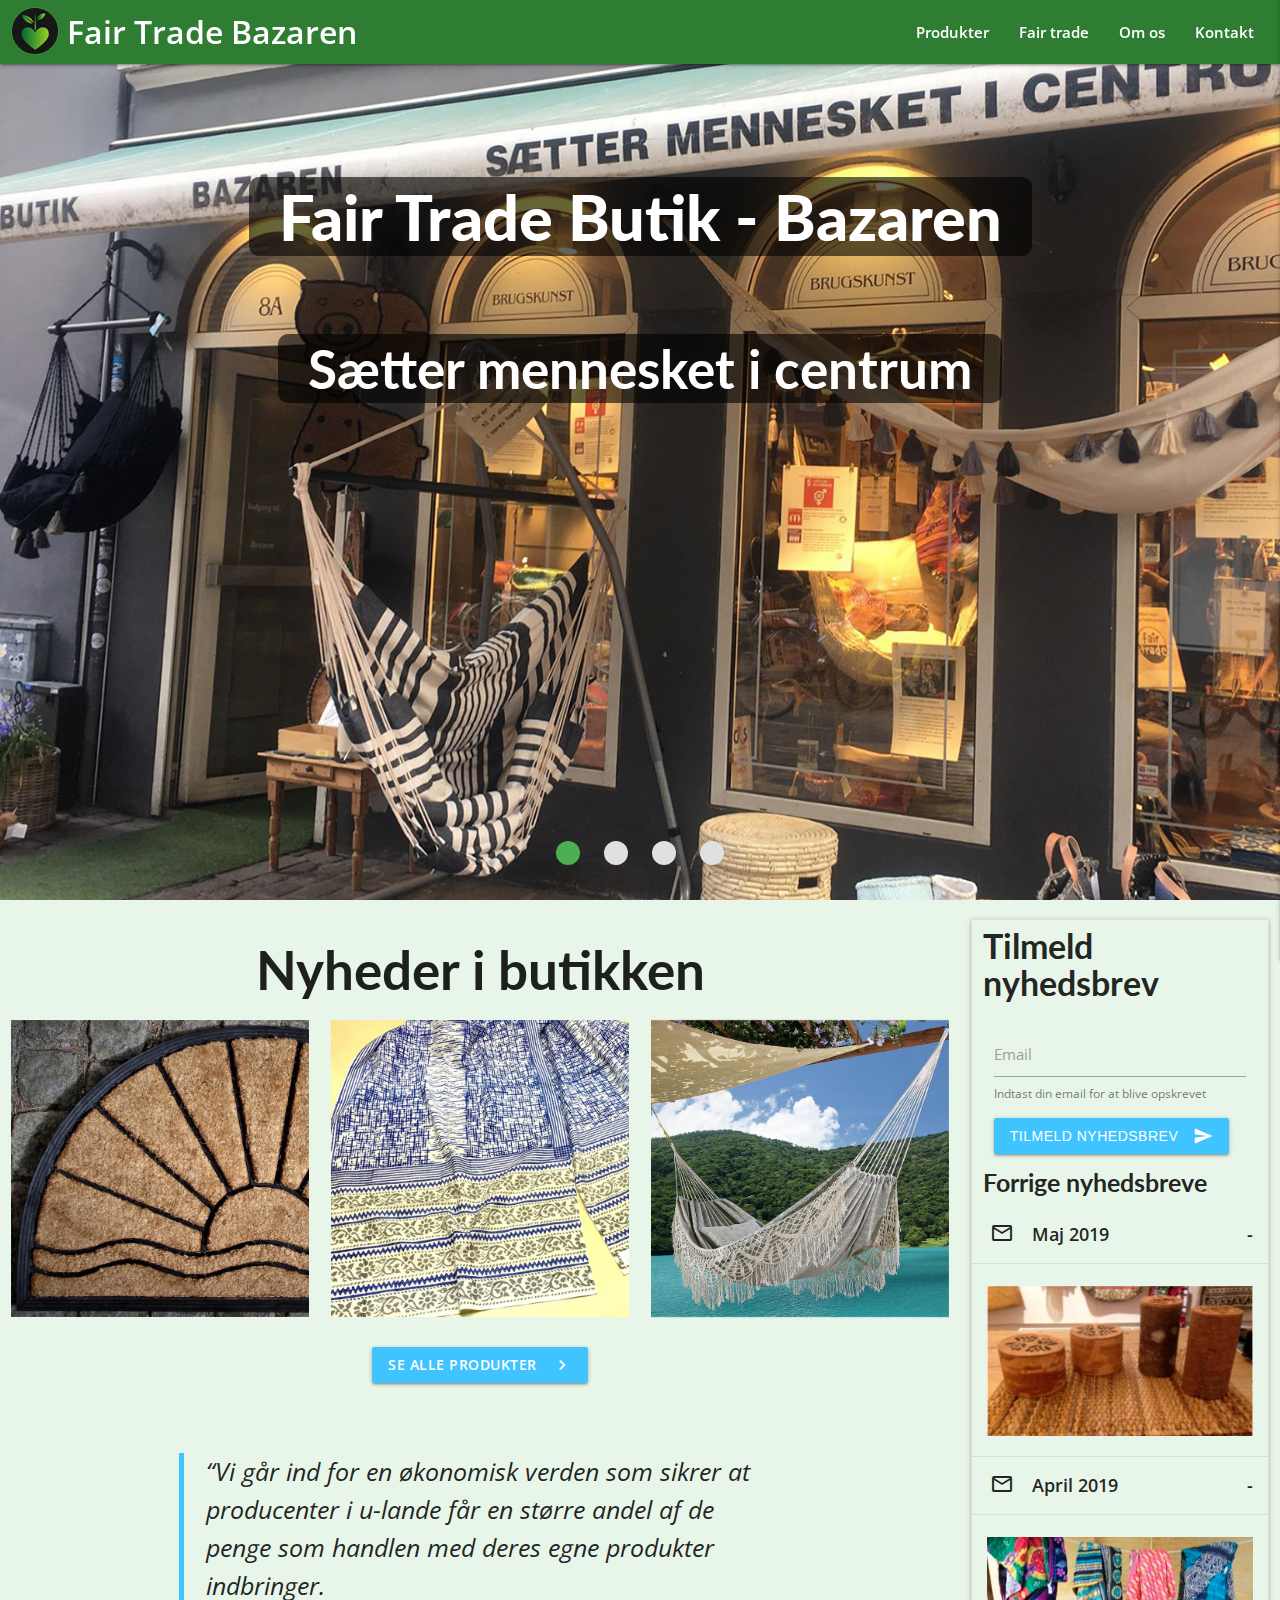
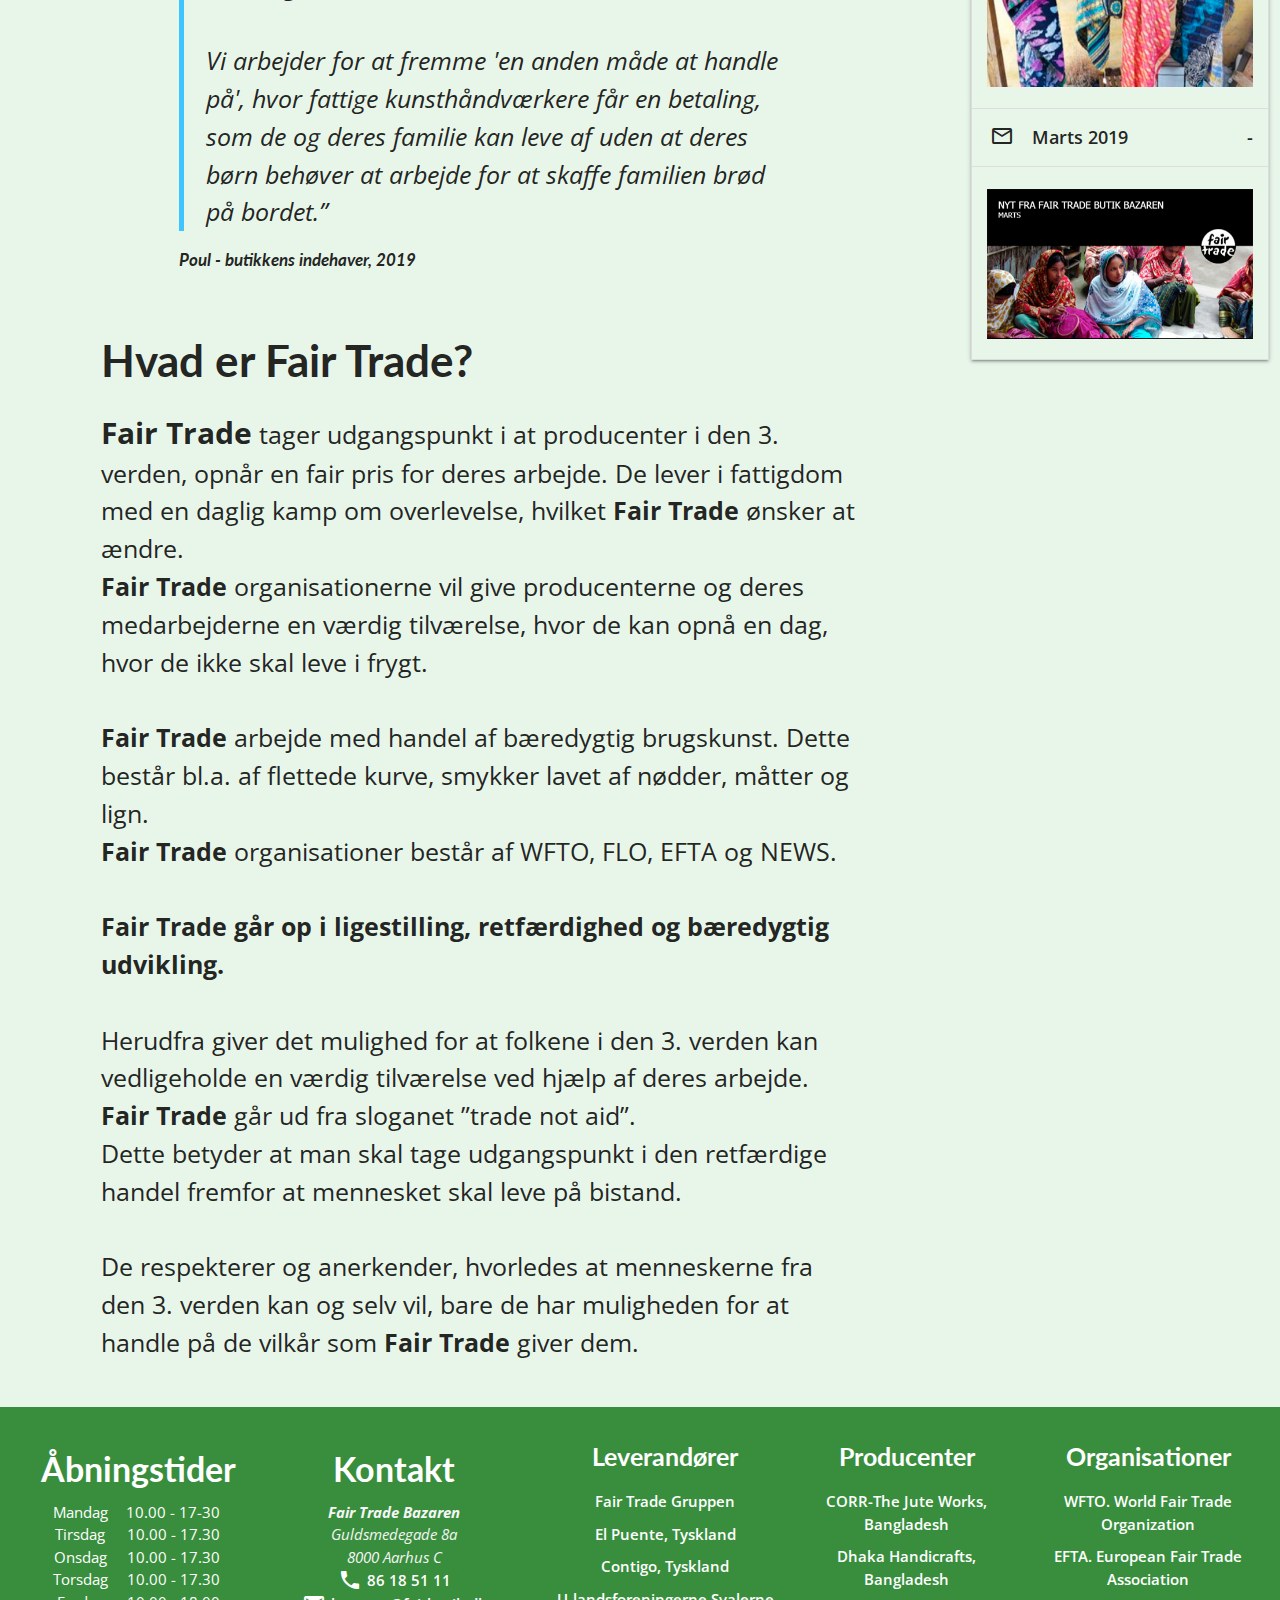
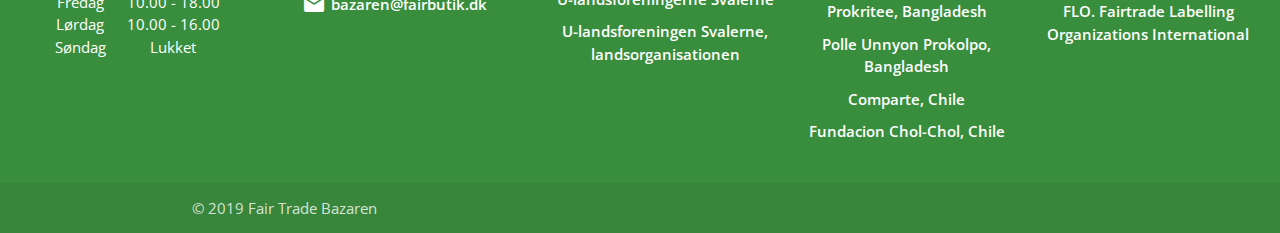
==== index.html @ 18208df5 "SEO, Readability, and minor bug fixes" ====
<!DOCTYPE html>
<html lang="da">

<head>
    <meta charset="UTF-8">
    <meta name="viewport" content="width=device-width, initial-scale=1.0">
    <meta http-equiv="X-UA-Compatible" content="ie=edge">
    <title>Fair Trade Bazaren</title>
    <meta name="description" content="Fair Trade Butik - Bazaren er beliggende centralt i Århus.
                Vi handler med Fair trade og Fairtrade produkter af enhver slags.
                Tag et kig forbi hjemmesiden, eller kom og sig hej!">
    <!-- Prevent robots from indexing this page, just in case they end up here from another link
        (read: https://support.google.com/webmasters/answer/6062608?hl=en) -->
    <meta name="robots" content="noindex, nofollow">
    <link rel="apple-touch-icon" sizes="60x60" href="apple-touch-icon.png">
    <link rel="icon" type="image/png" sizes="32x32" href="favicon-32x32.png">
    <link rel="icon" type="image/png" sizes="16x16" href="favicon-16x16.png">
    <link rel="manifest" href="site.webmanifest">
    <link rel="mask-icon" href="safari-pinned-tab.svg" color="#4caf50">
    <meta name="msapplication-TileColor" content="#00a300">
    <meta name="theme-color" content="#4caf50">
    <!-- MaterializeCSS -->
    <!-- Compiled and minified CSS -->
    <link rel="stylesheet" href="https://cdnjs.cloudflare.com/ajax/libs/materialize/1.0.0/css/materialize.min.css">
    <!-- Get icons -->
    <link href="https://fonts.googleapis.com/icon?family=Material+Icons" rel="stylesheet">
    <link rel="stylesheet" href="css/MainStyle.css">
</head>

<body class="green lighten-5">
    <header class="row navbar-fixed">
        <nav class="green darken-3">
            <div class="nav-wrapper">
                <div class="col s12">
                    <a href="#" data-target="mobile-nav" class="sidenav-trigger"><i class="material-icons">menu</i></a>
                    <a href="index.html" class="brand-logo"><img class="responsive-img" src="images/logofairtrade.PNG"
                            alt="Fair trade bazaren logo" title="Fair Trade Bazaren">
                        <span class="hide-on-med-and-down">Fair Trade Bazaren</span></a>
                    <ul id="nav-mobile" class="right hide-on-med-and-down menu">
                        <li><a href="produkter.html">Produkter</a></li>
                        <li><a href="fair-forskelle.html">Fair trade</a></li>
                        <li><a href="om-os.html">Om os</a></li>
                        <li><a href="kontakt.html">Kontakt</a></li>
                    </ul>
                </div>
            </div>
        </nav>
    </header>
    <ul class="sidenav menu" id="mobile-nav">
        <li><a href="produkter.html">Produkter</a></li>
        <li><a href="fair-forskelle.html">Fair trade</a></li>
        <li><a href="om-os.html">Historie</a></li>
        <li><a href="kontakt.html">Kontakt</a></li>
    </ul>
    <section class="slider fullscreen">
        <ul class="slides">
            <li>
                <img src="images/frontpage/slider/slider-butikkens-facade.jpg" alt="Billede af butikkens facade"
                    title="Fair trade butik - bazaren Århus">
                <div class="caption center-align">
                    <h1>Fair Trade Butik - Bazaren</h1>
                    <hr>
                    <h2>Sætter mennesket i centrum</h2>
                </div>
            </li>
            <li>
                <img src="images/frontpage/slider/slider-kurve_1920x1080.jpg" alt="Butikkens produkter - kurve"
                    title="Kurve fra Bangladesh">
                <div class="caption left-align">
                    <h3>Kurve fra Bangladesh</h3>
                    <h5>Vi har kurve lavet af kaisagræs, hogla-siv, chipspose rester og mange andre elementer.
                    </h5>
                </div>
            </li>
            <li>
                <img src="images/frontpage/slider/slider-haengekoeje_1920x1080.jpg"
                    alt="Butikkens produkter - Hængekøjer" title="Hængekøjer fra El Salvador">
                <div class="caption left-align">
                    <h3>Hængekøjer fra El Salvador</h3>
                    <h5>Vi har et stort udvalg af hængekøjer fra b.la. El Salvador. De fås i mange forskellige
                        varianter til både 1 og 2 personer</h5>
                </div>
            </li>
            <li>
                <img src="images/frontpage/slider/slider-haeklede-toejdyr_1920x1080.jpg"
                    alt="Butikkens produkter - Hæklede tøjdyr" title="Hæklede tøjdyr">
                <div class="caption left-align">
                    <h3>Hæklede tøjdyr</h3>
                    <h5>Vi har et udvalg af hæklede tøjdyr til de små. Der findes mange forskellige tøjdyr,
                        såsom bjørne, krokodiller, grise osv. De findes i et utal af farver.
                        Disse tøjdyr er håndlavede og af den bedste kvalitet. </h5>
                </div>
            </li>
        </ul>
    </section>
    <main id="landingPageMain" class="row">
        <section class="col l9">
            <h2 class="center-align">Nyheder i butikken</h2>
            <div class="row">
                <div class="col s4">
                    <img class="materialboxed featured-product-img responsive-img"
                        src="images/products/768x768/matte-sol_indien_768x768.jpg"
                        alt="Nyt produkt - Måtte med sol motiv" title="Måtte med sol motiv fra Indien">
                </div>
                <div class="col s4">
                    <img class="materialboxed featured-product-img responsive-img"
                        src="images/products/768x768/torklade-bloktryk_bangladesh_768x768.jpg"
                        alt="Nyt produkt - Tørklæde med bloktryk" title="Tørklæde med bloktryk fra Bangladesh">
                </div>
                <div class="col s4">
                    <img class="materialboxed featured-product-img responsive-img"
                        src="images/products/768x768/hangekoje-denim-ecru-genbrug_768x768.jpg"
                        alt="Nyt produkt - Hængekøje af denim" title="Hængekøje af denim - genbrug">
                </div>
                <div class="col l6 offset-l3 s8 offset-s2 d-flex">
                    <a href="produkter.html" title="Se alle produkter"
                        class="btn waves-effect waves-light light-blue accent-2 mt-30__m-a">Se alle produkter
                        <i class="material-icons right">chevron_right</i>
                    </a>
                </div>
            </div>
            <article class="col l8 offset-l2 s12 mt-30">
                <blockquote class="flow-text italic">
                    <q>Vi går ind for en økonomisk verden som sikrer at producenter i u-lande får en større
                        andel af de penge som handlen med deres egne produkter indbringer. <br> <br>
                        Vi arbejder for at fremme 'en anden måde at handle på', hvor fattige
                        kunsthåndværkere får en betaling, som de og deres familie kan leve af uden at deres
                        børn behøver at arbejde for at skaffe familien brød på bordet.</q>
                </blockquote>
                <h6 class="italic">Poul - butikkens indehaver, 2019</h6>
            </article>
            <article class="col l10 offset-l1 s12 mt-30">
                <h3>Hvad er Fair Trade?</h3>
                <p class="flow-text">
                    <b style="font-size:2rem;">Fair Trade</b> tager udgangspunkt i at producenter i den 3. verden,
                    opnår en fair pris for deres arbejde. De lever i fattigdom med en daglig kamp om overlevelse,
                    hvilket <b>Fair Trade</b> ønsker at ændre. <br> <b>Fair Trade</b> organisationerne vil give
                    producenterne og deres medarbejderne
                    en værdig
                    tilværelse, hvor de kan opnå en dag, hvor de ikke skal leve i frygt. <br> <br>
                    <b>Fair Trade</b> arbejde med handel af bæredygtig brugskunst. Dette består bl.a. af flettede
                    kurve,
                    smykker lavet af nødder, måtter og lign. <br>
                    <b>Fair Trade</b> organisationer består af WFTO, FLO, EFTA og NEWS. <br> <br> <b>Fair Trade går
                        op i
                        ligestilling,
                        retfærdighed og bæredygtig udvikling.</b> <br><br> Herudfra giver det mulighed for at
                    folkene i den 3. verden
                    kan vedligeholde en værdig tilværelse ved hjælp af deres arbejde. <br>
                    <b>Fair Trade</b> går ud fra sloganet ”trade not aid”. <br> Dette betyder at man skal tage
                    udgangspunkt
                    i
                    den retfærdige handel fremfor at mennesket skal leve på bistand. <br><br> De respekterer og
                    anerkender,
                    hvorledes at menneskerne fra den 3. verden kan og selv vil, bare de har muligheden for at handle
                    på de vilkår som <b>Fair Trade</b> giver dem.
                </p>
            </article>
        </section>
        <section class="col l3 hide-on-med-and-down ">
            <div class="newsletter-section col s12">
                <h4>Tilmeld nyhedsbrev</h4>
                <div class="input-field col s12">
                    <input id="email" type="email" class="validate">
                    <label for="email">Email</label>
                    <span class="helper-text" data-error="Indtast venligst en gyldig mail"
                        data-success="Dette er en gyldig email">Indtast din email for at blive opskrevet</span>
                    <button class="btn waves-effect waves-light light-blue accent-2 mt-15" type="submit"
                        name="action">Tilmeld nyhedsbrev
                        <i class="material-icons right">send</i>
                    </button>
                </div>
                <h5 class="previous-newsletters-header">Forrige nyhedsbreve</h5>
            </div>
            <ul id="previousNewslettersCollapsible" class="collapsible expandable mt-15">
                <li class="active">
                    <div class="collapsible-header"><i class="material-icons">mail_outline</i>Maj 2019</div>
                    <div class="collapsible-body newsletter-section parent">
                        <a class="modal-trigger" data-target="newsletterModal" href="#!" data-newsletter-month="maj"
                            data-newsletter-year="2019">
                            <img class="latest-newsletters-img responsive-img"
                                src="images/frontpage/newsletters/thumbs/nyhedsbrev_maj_thumb.jpg"
                                alt="Nyhedsbrev maj 2019" title="Nyhedsbrev Maj 2019" />
                        </a>
                    </div>
                </li>
                <li class="active">
                    <div class="collapsible-header"><i class="material-icons">mail_outline</i>April 2019</div>
                    <div class="collapsible-body newsletter-section parent">
                        <a class="modal-trigger" data-target="newsletterModal" href="#!" data-newsletter-month="april"
                            data-newsletter-year="2019">
                            <img class="latest-newsletters-img responsive-img"
                                src="images/frontpage/newsletters/thumbs/nyhedsbrev_april_thumb.jpg"
                                alt="Nyhedsbrev april 2019" title="Nyhedsbrev April 2019" />
                        </a>
                    </div>
                </li>
                <li class="active">
                    <div class="collapsible-header"><i class="material-icons">mail_outline</i>Marts 2019</div>
                    <div class="collapsible-body newsletter-section parent">
                        <a class="modal-trigger" data-target="newsletterModal" href="#!" data-newsletter-month="marts"
                            data-newsletter-year="2019">
                            <img class="latest-newsletters-img responsive-img"
                                src="images/frontpage/newsletters/thumbs/nyhedsbrev_marts_thumb.jpg"
                                alt="Nyhedsbrev marts 2019" title="Nyhedsbrev Marts 2019" />
                        </a>
                    </div>
                </li>
            </ul>
        </section>
        <section class="hide-on-large-only">
            <div class="row">
                <div class="newsletter-section col m6 offset-m3 s12">
                    <h4>Tilmeld nyhedsbrev</h4>
                    <div class="input-field col s12">
                        <input id="email" type="email" class="validate">
                        <label for="email">Email</label>
                        <span class="helper-text" data-error="Indtast venligst en gyldig mail"
                            data-success="Dette er en gyldig email">Indtast din email for at blive opskrevet</span>
                        <button class="btn waves-effect waves-light light-blue accent-2 mt-15" type="submit"
                            name="action">Tilmeld nyhedsbrev
                            <i class="material-icons right">send</i>
                        </button>
                    </div>
                </div>
            </div>
            <div class="row">
                <div class="col s12">
                    <h4 class="previous-newsletters-header center-align">Forrige nyhedsbreve</h5>
                        <div class="col m4 s12 parent center-align-s">
                            <a class="modal-trigger" data-target="newsletterModal" href="#!" data-newsletter-month="maj"
                                data-newsletter-year="2019">
                                <div class="newsletter__tablet-down__month-header__container centered-content">
                                    <h5>Nyhedsbrev</h5>
                                    <h6>Maj 2019</h6>
                                </div>
                                <img class="latest-newsletters-img responsive-img"
                                    src="images/frontpage/newsletters/thumbs/nyhedsbrev_maj_thumb.jpg"
                                    alt="Nyhedsbrev maj 2019" title="Nyhedsbrev Maj 2019" />
                            </a>
                        </div>
                        <div class="col m4 s12 parent center-align-s">
                            <a class="modal-trigger" data-target="newsletterModal" href="#!"
                                data-newsletter-month="april" data-newsletter-year="2019">
                                <div class="newsletter__tablet-down__month-header__container centered-content">
                                    <h5>Nyhedsbrev</h5>
                                    <h6>April 2019</h6>
                                </div>
                                <img class="latest-newsletters-img responsive-img"
                                    src="images/frontpage/newsletters/thumbs/nyhedsbrev_april_thumb.jpg"
                                    alt="Nyhedsbrev april 2019" title="Nyhedsbrev April 2019" />
                            </a>
                        </div>
                        <div class="col m4 s12 parent center-align-s">
                            <a class="modal-trigger" data-target="newsletterModal" href="#!"
                                data-newsletter-month="marts" data-newsletter-year="2019">
                                <div class="newsletter__tablet-down__month-header__container centered-content">
                                    <h5>Nyhedsbrev</h5>
                                    <h6>Marts 2019</h6>
                                </div>
                                <img class="latest-newsletters-img responsive-img"
                                    src="images/frontpage/newsletters/thumbs/nyhedsbrev_marts_thumb.jpg"
                                    alt="Nyhedsbrev marts 2019" title="Nyhedsbrev Marts 2019" />
                            </a>
                        </div>
                </div>
            </div>
        </section>
        <template id="newsletterTemplate">
            <h4>##newsletterModalHeader##</h4>
            <img class="responsive-img" src="##newsletterImgPath##" alt="Billede af Nyhedsbrev" title="Nyhedsbrev">
        </template>
        <div id="newsletterModal" class="modal modal-fixed-footer" aria-hidden="true">
            <div id="newsletterModalContent" class="modal-content">
            </div>
            <div class="modal-footer">
                <a href="#!" class="modal-close red btn-small modal-action modal-close btn-flat">Luk</a>
            </div>
        </div>
    </main>

    <footer class="page-footer green darken-2">
        <div class="row">
            <div class="col xl5 l6 m12 s12">
                <div class="col l6 m4 offset-m1 s8 offset-s2">
                    <h4 class="white-text center-align">Åbningstider</h4>
                    <table class="footer__open-times table-responsive highlight center-align">
                        <tr>
                            <td>Mandag</td>
                            <td>10.00 - 17-30</td>
                        </tr>
                        <tr>
                            <td>Tirsdag</td>
                            <td>10.00 - 17.30</td>
                        </tr>
                        <tr>
                            <td>Onsdag</td>
                            <td>10.00 - 17.30</td>
                        </tr>
                        <tr>
                            <td>Torsdag</td>
                            <td>10.00 - 17.30</td>
                        </tr>
                        <tr>
                            <td>Fredag</td>
                            <td>10.00 - 18.00</td>
                        </tr>
                        <tr>
                            <td>Lørdag</td>
                            <td>10.00 - 16.00</td>
                        </tr>
                        <tr>
                            <td>Søndag</td>
                            <td>Lukket</td>
                        </tr>
                    </table>
                </div>
                <div class="col l6 m4 offset-m2 s8 offset-s2 center-align">
                    <h4 class="white-text">Kontakt</h4>
                    <div class="col s12">
                        <div class="col s12 ">
                            <address class="grey-text text-lighten-4">
                                <span class="bold">Fair Trade Bazaren</span> <br>
                                Guldsmedegade 8a <br>
                                8000 Aarhus C <br>
                            </address>
                        </div>
                        <div class="col s12">

                            <a class="footer-links tooltipped valign-wrapper" href="tel:86185111" data-position="top"
                                data-tooltip="Du er velkommen til at ringe til os"
                                aria-label="Du er velkommen til at ringe til os"><i
                                    class="material-icons mr-5">local_phone</i>86 18 51 11</a>
                        </div>
                        <div class="col s12">
                            <a class="footer-links tooltipped valign-wrapper" href="mailto:bazaren@fairbutik.dk"
                                data-position="top" data-tooltip="Du er velkommen til at skrive til os"
                                aria-label="Du er velkommen til at skrive til os">
                                <i class="material-icons mr-5">email</i>bazaren@fairbutik.dk</a>
                        </div>
                    </div>
                </div>
            </div>
            <div class="col xl7 m12 l6 s12">
                <div class="col xl4 m6 s12">
                    <h5 class="white-text center-align">Leverandører</h5>
                    <ul class="footer-links-container">
                        <li class="center-align">
                            <a class="footer-links tooltipped" href="http://fair-trade-gruppen.dk" data-position="top"
                                data-tooltip="Fair Trade varer fra Bangladesh, Chile og flere andre lande"
                                target="_blank"
                                aria-label="Fair Trade varer fra Bangladesh, Chile og flere andre lande">
                                Fair Trade Gruppen
                            </a>
                        </li>
                        <li class="center-align"><a class="footer-links tooltipped" href="http://www.el-puente.de/"
                                data-position="top" data-tooltip="Fair Trade varer fra mange andre lande"
                                target="_blank" aria-label="Fair Trade varer fra mange andre lande">El Puente,
                                Tyskland</a></li>

                        <li class="center-align"><a class="footer-links tooltipped" href="http://www.contigo.de/"
                                data-position="top" data-tooltip="Eksklusive Fair Trade varer fra mange lande"
                                target="_blank" aria-label="Eksklusive Fair Trade varer fra mange lande">Contigo,
                                Tyskland</a></li>

                        <li class="center-align"><a class="footer-links tooltipped"
                                href="http://www.fair-trade-gruppen.dk/" data-position="top"
                                data-tooltip="Import og salg af Fair Trade handicraft fra Bangladesh m.m."
                                target="_blank"
                                aria-label="Import og salg af Fair Trade handicraft fra Bangladesh m.m.">U-landsforeningerne
                                Svalerne</a></li>

                        <li class="center-align"><a class="footer-links tooltipped" href="http://www.svalerne.dk/"
                                data-position="top" data-tooltip="Landsorganisationen" target="_blank"
                                aria-label="Landsorganisationen">U-landsforeningen Svalerne, landsorganisationen</a>
                        </li>
                    </ul>
                </div>
                <div class="col xl4 m6 s12">
                    <h5 class="white-text center-align">Producenter</h5>
                    <ul class="footer-links-container">
                        <li class="center-align"><a class="footer-links tooltipped" href="http://www.cjwbd.com/"
                                data-position="top"
                                data-tooltip="En producent fra Bangladesh, der arbejder med råvarer m.m."
                                target="_blank"
                                aria-label="En producent fra Bangladesh, der arbejder med råvarer m.m.">CORR-The
                                Jute Works, Bangladesh</a></li>

                        <li class="center-align"><a class="footer-links tooltipped"
                                href="http://www.dhakahandicrafts.com/" data-position="top"
                                data-tooltip="En producent fra Bangladesh" target="_blank"
                                aria-label="En producent fra Bangladesh">Dhaka Handicrafts, Bangladesh</a></li>

                        <li class="center-align"><a class="footer-links tooltipped" href="http://www.prokritee.com/"
                                data-position="top" data-tooltip="En producent fra Bangladesh" target="_blank"
                                aria-label="En producent fra Bangladesh">Prokritee, Bangladesh</a></li>

                        <li class="center-align"><a class="footer-links tooltipped" href="http://www.pupbd.org/"
                                data-position="top" data-tooltip="En producent fra Bangladesh" target="_blank"
                                aria-label="En producent fra Bangladesh">Polle Unnyon Prokolpo, Bangladesh</a></li>

                        <li class="center-align"><a class="footer-links tooltipped" href="http://www.comparte.cl/"
                                data-position="top" data-tooltip="En producent fra Chile" target="_blank"
                                aria-label="En producent fra Chile">Comparte, Chile</a></li>

                        <li class="center-align"><a class="footer-links tooltipped" href="http://www.cholchol.org/"
                                data-position="top" data-tooltip="En producent fra Chile" target="_blank"
                                aria-label="En producent fra Chile">Fundacion Chol-Chol, Chile</a></li>
                    </ul>
                </div>
                <div class="col xl4 m12 s12">
                    <h5 class="white-text center-align">Organisationer</h5>
                    <ul class="footer-links-container">
                        <li class="center-align"><a class="footer-links tooltipped" href="http://www.wfto.com/"
                                data-position="top"
                                data-tooltip="Sammenslutning af Fair Trade producenter, importører, butikker og andre med interesse for Fair Trade"
                                target="_blank"
                                aria-label="Sammenslutning af Fair Trade producenter, importører, butikker og andre med interesse for Fair Trade">WFTO.
                                World Fair Trade Organization</a></li>
                        <li class="center-align"><a class="footer-links tooltipped" href="http://www.eftafairtrade.org/"
                                data-position="top"
                                data-tooltip="Sammenslutning af en række store europæiske Fair Trade importører"
                                target="_blank"
                                aria-label="Sammenslutning af en række store europæiske Fair Trade importører">EFTA.
                                European Fair Trade Association</a></li>
                        <li class="center-align"><a class="footer-links tooltipped" href="http://www.fairtrade.net/"
                                data-position="top" data-tooltip="Sammenslutning af Fair Trade mærkningsorganisationer"
                                target="_blank" aria-label="Sammenslutning af Fair Trade mærkningsorganisationer">FLO.
                                Fairtrade
                                Labelling Organizations International</a></li>

                    </ul>
                </div>
            </div>
        </div>
        <div class="footer-copyright">
            <div class="container">
                © 2019 Fair Trade Bazaren
            </div>
        </div>
    </footer>
    <!--JavaScript at end of body for optimized loading-->
    <!-- Her kunne vi evt. have brugt slim versionen -->
    <script src="https://cdnjs.cloudflare.com/ajax/libs/jquery/3.4.1/jquery.min.js"></script>
    <!-- Slim version hvis vi ikke har behov for alle funktionerne -->
    <!-- <script src="https://cdnjs.cloudflare.com/ajax/libs/jquery/3.4.1/jquery.slim.js"></script> -->

    <script src="https://cdnjs.cloudflare.com/ajax/libs/materialize/1.0.0/js/materialize.min.js"></script>
    <!-- Our javascript -->
    <script src="js/MainScript.js"></script>
    <script src="js/LandingPage.js"></script>
</body>

</html>
---- css/MainStyle.css ----
@import url('https://fonts.googleapis.com/css?family=Lato:700,900|Open+Sans:400,600&display=swap');

/* #region Global CSS */
body {
    font-family: "Open Sans", Arial, Helvetica, sans-serif;
    font-weight: 400;
    max-width:1920px;
    margin:auto;
}

nav,
.slider{
    max-width:1920px;
    margin:auto;
}

h1 {
    font-family: "Lato", Arial, Helvetica, sans-serif;
    font-weight: 900;
}

h2,
h3,
h4,
h5,
h6 {
    font-family: "Lato", Arial, Helvetica, sans-serif;
    font-weight: 700;
}

a {
    font-weight: 600;
    transition: all 0.2s ease;
}

a:hover {
    color: #1e1e1e;
}

nav .brand-logo {
    display: inline-block;
    height: 100%;
}

nav .brand-logo>img {
    vertical-align: middle;
    margin-bottom: 10px;
}

nav .sidenav-trigger {
    float: right;
}

.shadowed {
    box-shadow: 0 10px 16px 0 rgba(0, 0, 0, 0.2), 0 6px 20px 0 rgba(0, 0, 0, 0.19);
}

.footer__open-times {
    width: 80%;
    margin: auto;
}

.footer__open-times>tbody>tr {
    border: none;
}

.footer__open-times>tbody>tr>td {
    padding: 0;
    text-align: center;
}

.footer-links-container>li {
    padding: 5px 0;
}

.footer-links {
    color: #fff;
}

/* #endregion Global CSS */


/* #region Landing Page CSS */
#landingPageMain {
    /* Push content down so it's not behind the slider */
    margin-top: calc(100vh - 60px);
}

.slides>li>.caption>h1,
.slides>li>.caption>h2,
.slides>li>.caption>h3,
.slides>li>.caption>h5 {

    background-color: rgba(0, 0, 0, 0.6);
    display: inline-block;
    border-radius: 10px;
}

.slides>li>.caption>h1,
.slides>li>.caption>h2,
.slides>li>.caption>h3 {
    padding: 5px 30px;
}

.slides>li>.caption>h5 {
    padding: 5px 10px;
}

.slides>li>.caption>hr {
    border-color: transparent;
}

.featured-product--img {
    padding: 0 15px;
}

.newsletter-section {
    padding: 0;
}

.latest-newsletters-img {
    padding: 15px;
    margin-top: 7px;
}

.latest-newsletters-header {
    text-align: center;
}

.collapsible>li.active>.collapsible-header::after {
    content: " - ";
    margin-left: auto;
}

.collapsible>li:not(.active)>.collapsible-header::after {
    content: " + ";
    margin-left: auto;
}

.newsletter__tablet-down__month-header__container {
    color: #fff;
    background-color: rgba(0, 0, 0, 0.5);
    padding: 5px 10px;
    text-align: center;
    text-shadow: 1px 1px #000;
    box-sizing: border-box;
    border: 2px inset #7d7d7d;
    border-radius: 20px;
}

/* #endregion Landing Page CSS */

/* #region Products */
#productModal {
    min-height: 60vh;
}

#productModalContent>.row>h4 {
    font-size: 1.8rem;
}

@media only screen and (min-width:1200px) {
    #productModal {
        min-height: 650px;
    }
}

.product-img-container {
    padding: .75rem !important;
}

.checkbox-container {
    display: inline-flex;
    padding: 0 5px;
}

.sticky {
    position: -webkit-sticky;
    position: sticky;
    top: 60px;
}

/* #endregion Products */

/* #region About us */
.history-text {
    margin: 0;
}

.history-img {
    margin: 90px auto auto;
}

/* #endregion About us */

/* #region Contact */

.contact__open-times {
    width: auto;
}

.contact__open-times>tbody>tr {
    border: none;
}

.contact__open-times>tbody>tr>td {
    display: inline-table;
}

/* #endregion Contact */


/* #region Helpers */
.mt-45 {
    margin-top: 45px;
}

.mt-30 {
    margin-top: 30px;
}

.mt-15 {
    margin-top: 15px;
}

.mr-a {
    margin-right: auto;
}

.mr-5 {
    margin-right: 5px;
}

.mb-15{
    margin-bottom:15px;
}

.mb-30{
    margin-bottom:30px;
}

.my-30 {
    margin: 30px auto;
}

.my-15 {
    margin: 15px auto;
}

.m-a {
    margin: auto;
}

.mt-30__m-a {
    margin: 30px auto auto;
}

.m-0 {
    margin: 0;
}

.d-flex {
    display: flex;
}

.parent {
    position: relative;
}

.centered-content {
    position: absolute;
    top: 50%;
    left: 50%;
    transform: translate(-50%, -50%);
}

.responsive-img {
    max-width: 100%;
    height: auto;
}

.google-maps-container {
    padding-bottom: 20%;
}

/* #region Typography */
.italic {
    font-style: italic;
}

.bold {
    font-weight: bold;
}

/* #endregion Typography */
/* #endregion Helpers */


/* #region Materialize CSS Overrides */

.slider .indicators .indicator-item {
    height: 24px;
    width: 24px;
}

.carousel .carousel-item>img {
    width: auto;
}

.carousel {
    min-height: 500px;
}

.modal-trigger {
    cursor: pointer;
}

textarea.materialize-textarea {
    height: 6rem;
    border: 1px solid #9e9e9e;
    margin-top: 10px;
    padding: 10px;
}

textarea.materialize-textarea:focus {
    border: 1px solid #26a69a;
}

.text-area-label {
    margin-left: 10px;
}

.input-field>.active {
    margin-left: 0;
}

.collapsible-header {
    background-color: inherit;
    font-size: 18px;
    font-weight: 600;
}

blockquote {
    border-color: #40c4ff;
}

.pagination li.active {
    background-color: #40c4ff;
}


/* change colour of filled in check box */
.checkbox-blue-grey[type="checkbox"].filled-in:checked+span:not(.lever):after {
    border: 2px solid #40c4ff;
    background-color: #40c4ff;
}

input[type=range]+.thumb {
    background-color: #40c4ff;
}

nav ul li.active {
    background-color: rgba(0, 0, 0, 0.3);
}

.valign-wrapper {
    justify-content: center;
}

.keyboard-focused .collapsible-header:focus {
    background: initial;
}

/* #endregion Materialize CSS Overrides  */
@media only screen and (max-width: 600px) {
    .caption>h1 {
        font-size: 3rem;
    }

    .caption>h2 {
        font-size: 1.9rem;
    }

    .caption>h3 {
        font-size: 1.8rem;
    }

    .caption>h5 {
        font-size: 1.5rem;
    }

    .slider .indicators .indicator-item {
        height: 16px;
        width: 16px;
    }

    .center-align-s{
        text-align:center;
    }
}
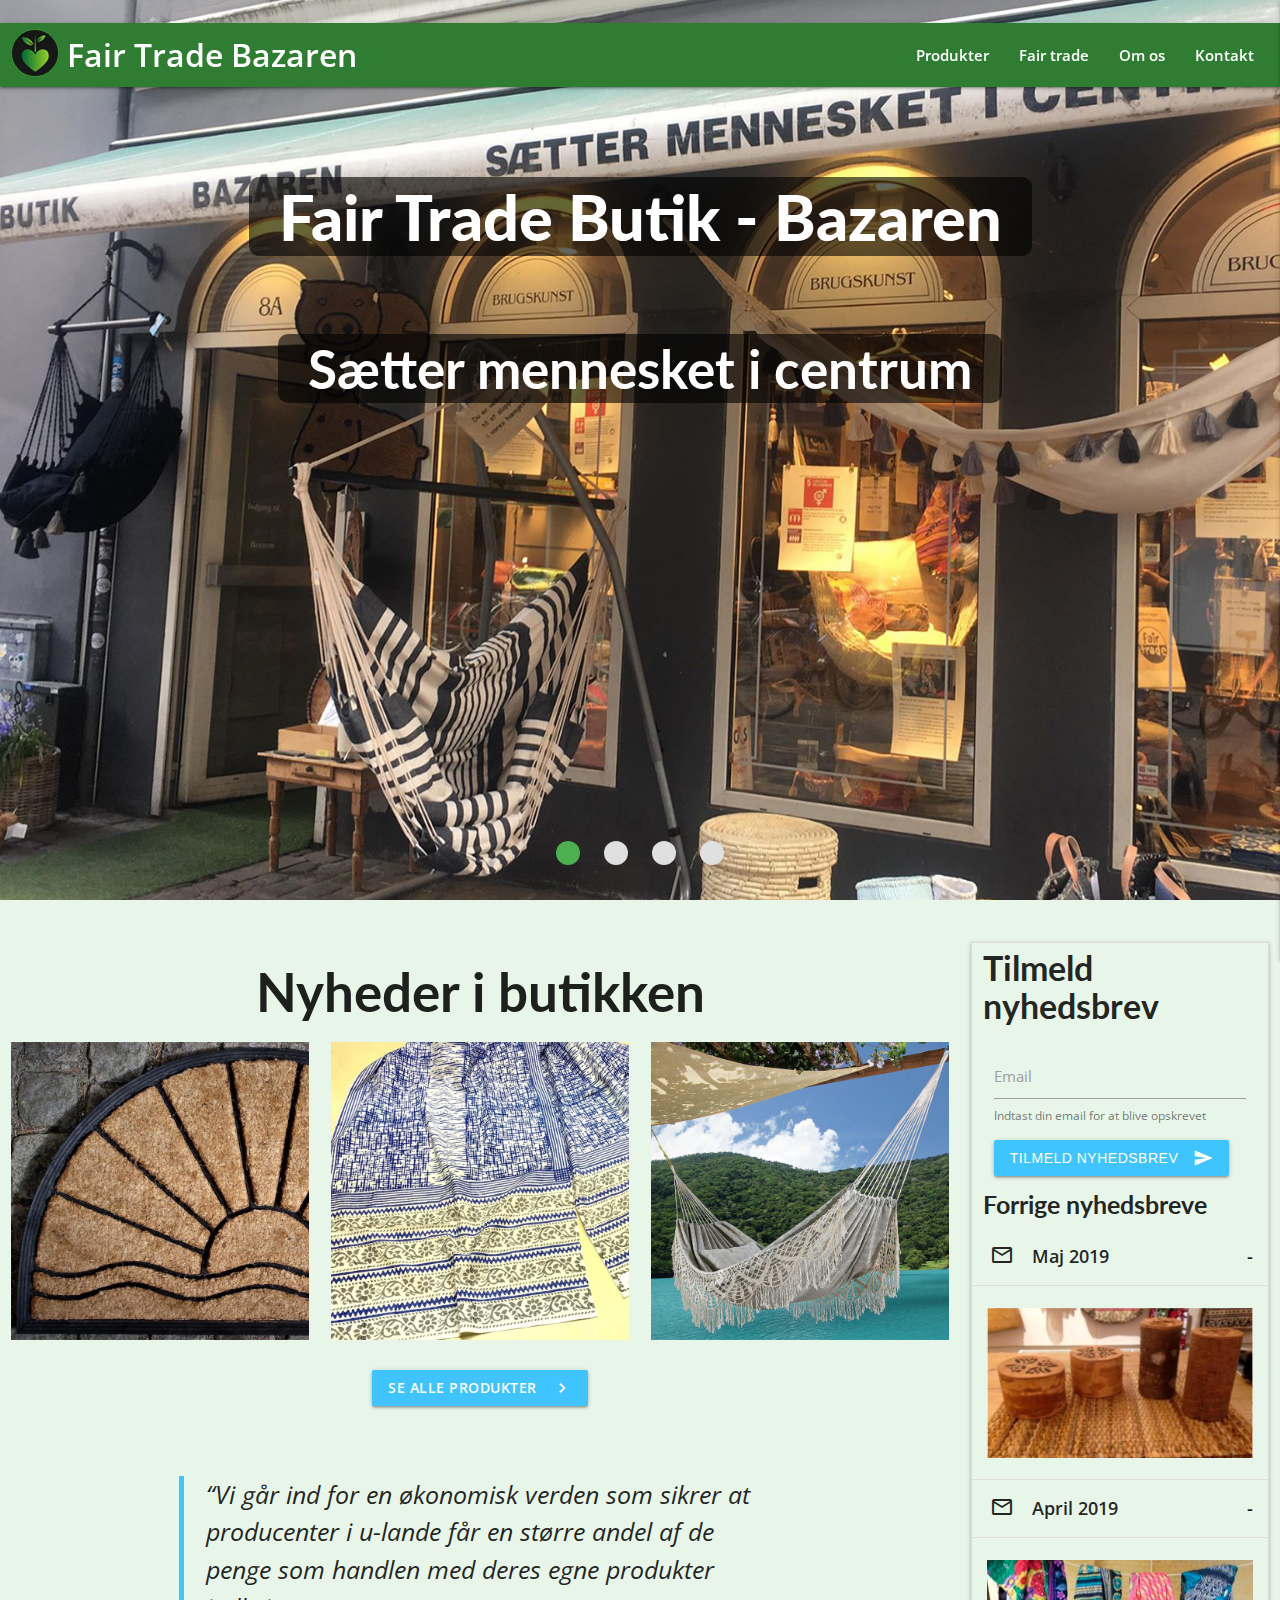
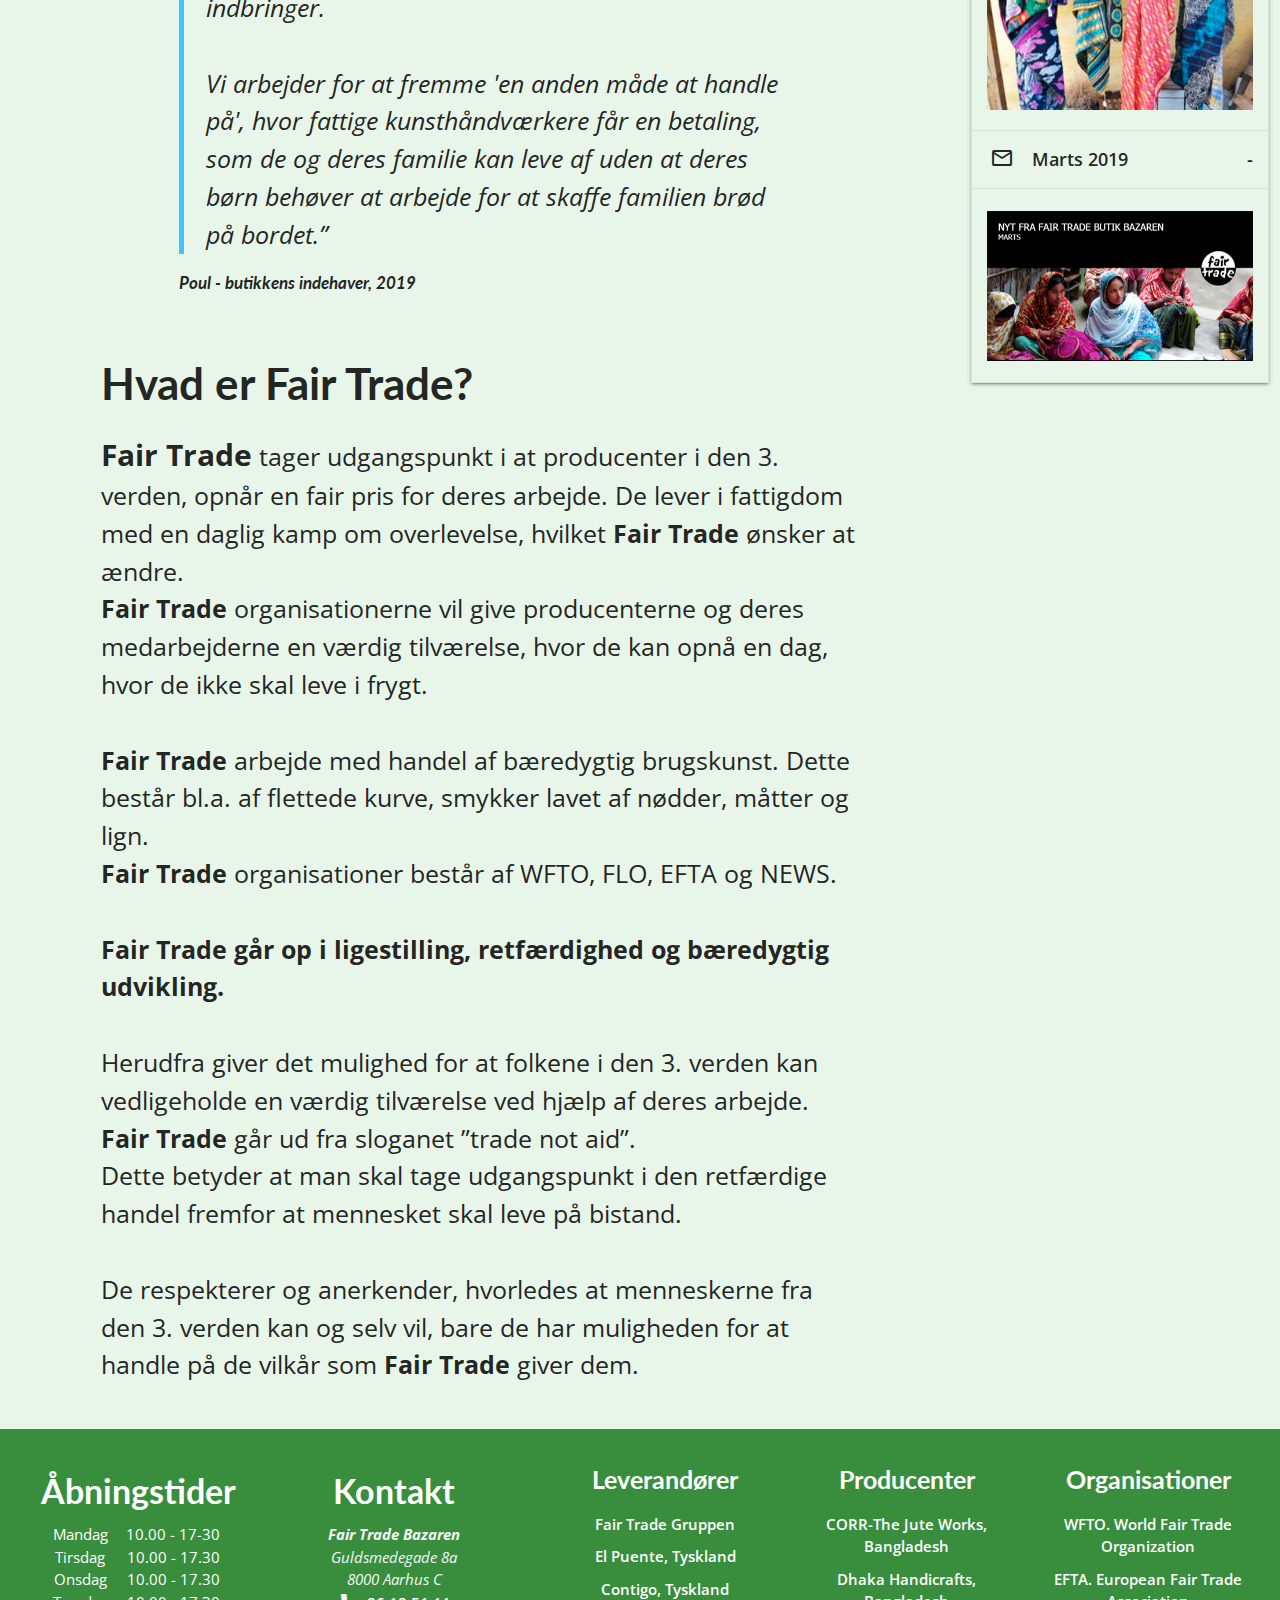
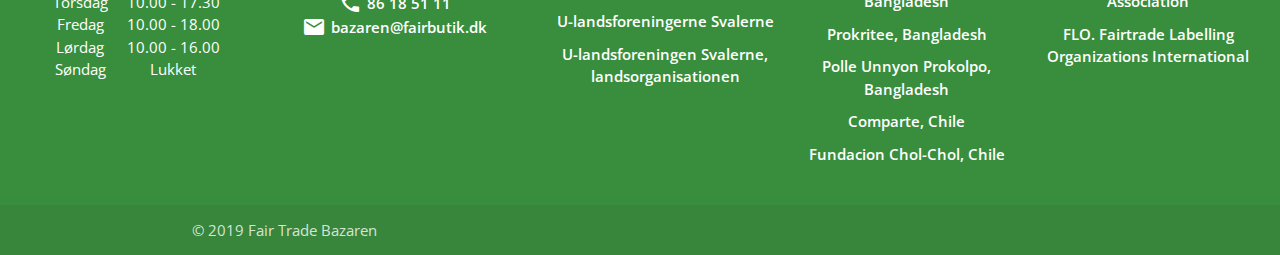
==== commit 09cb785b: "Branch test" ====
--- a/index.html
+++ b/index.html
@@ -24,10 +24,12 @@
     <link rel="stylesheet" href="https://cdnjs.cloudflare.com/ajax/libs/materialize/1.0.0/css/materialize.min.css">
     <!-- Get icons -->
     <link href="https://fonts.googleapis.com/icon?family=Material+Icons" rel="stylesheet">
-    <link rel="stylesheet" href="css/MainStyle.css">
+    <link rel="stylesheet" href="css/MainStyle.min.css">
+    <!-- <link rel="stylesheet" href="css/MainStyle.css"> -->
 </head>
 
 <body class="green lighten-5">
+    Branch test
     <header class="row navbar-fixed">
         <nav class="green darken-3">
             <div class="nav-wrapper">
@@ -428,7 +430,6 @@
                                 target="_blank" aria-label="Sammenslutning af Fair Trade mærkningsorganisationer">FLO.
                                 Fairtrade
                                 Labelling Organizations International</a></li>
-
                     </ul>
                 </div>
             </div>
@@ -447,8 +448,10 @@
 
     <script src="https://cdnjs.cloudflare.com/ajax/libs/materialize/1.0.0/js/materialize.min.js"></script>
     <!-- Our javascript -->
-    <script src="js/MainScript.js"></script>
-    <script src="js/LandingPage.js"></script>
+    <script src="js/MainScript.min.js"></script>
+    <script src="js/LandingPage.min.js"></script>
+    <!-- <script src="js/MainScript.js"></script>
+    <script src="js/LandingPage.js"></script> -->
 </body>
 
 </html>--- a/css/MainStyle.min.css
+++ b/css/MainStyle.min.css
@@ -0,0 +1 @@
+@import url(https://fonts.googleapis.com/css?family=Lato:700,900|Open+Sans:400,600&display=swap);body{font-family:"Open Sans",Arial,Helvetica,sans-serif;font-weight:400;max-width:1920px;margin:auto}.slider,nav{max-width:1920px;margin:auto}h1{font-family:Lato,Arial,Helvetica,sans-serif;font-weight:900}h2,h3,h4,h5,h6{font-family:Lato,Arial,Helvetica,sans-serif;font-weight:700}a{font-weight:600;transition:all .2s ease}a:hover{color:#1e1e1e}nav .brand-logo{display:inline-block;height:100%}nav .brand-logo>img{vertical-align:middle;margin-bottom:10px}nav .sidenav-trigger{float:right}.shadowed{box-shadow:0 10px 16px 0 rgba(0,0,0,.2),0 6px 20px 0 rgba(0,0,0,.19)}.footer__open-times{width:80%;margin:auto}.footer__open-times>tbody>tr{border:none}.footer__open-times>tbody>tr>td{padding:0;text-align:center}.footer-links-container>li{padding:5px 0}.footer-links{color:#fff}#landingPageMain{margin-top:calc(100vh - 60px)}.slides>li>.caption>h1,.slides>li>.caption>h2,.slides>li>.caption>h3,.slides>li>.caption>h5{background-color:rgba(0,0,0,.6);display:inline-block;border-radius:10px}.slides>li>.caption>h1,.slides>li>.caption>h2,.slides>li>.caption>h3{padding:5px 30px}.slides>li>.caption>h5{padding:5px 10px}.slides>li>.caption>hr{border-color:transparent}.featured-product--img{padding:0 15px}.newsletter-section{padding:0}.latest-newsletters-img{padding:15px;margin-top:7px}.latest-newsletters-header{text-align:center}.collapsible>li.active>.collapsible-header::after{content:" - ";margin-left:auto}.collapsible>li:not(.active)>.collapsible-header::after{content:" + ";margin-left:auto}.newsletter__tablet-down__month-header__container{color:#fff;background-color:rgba(0,0,0,.5);padding:5px 10px;text-align:center;text-shadow:1px 1px #000;box-sizing:border-box;border:2px inset #7d7d7d;border-radius:20px}#productModal{min-height:60vh}#productModalContent>.row>h4{font-size:1.8rem}@media only screen and (min-width:1200px){#productModal{min-height:650px}}.product-img-container{padding:.75rem!important}.checkbox-container{display:inline-flex;padding:0 5px}.sticky{position:-webkit-sticky;position:sticky;top:60px}.history-text{margin:0}.history-img{margin:90px auto auto}.contact__open-times{width:auto}.contact__open-times>tbody>tr{border:none}.contact__open-times>tbody>tr>td{display:inline-table}.mt-45{margin-top:45px}.mt-30{margin-top:30px}.mt-15{margin-top:15px}.mr-a{margin-right:auto}.mr-5{margin-right:5px}.mb-15{margin-bottom:15px}.mb-30{margin-bottom:30px}.my-30{margin:30px auto}.my-15{margin:15px auto}.m-a{margin:auto}.mt-30__m-a{margin:30px auto auto}.m-0{margin:0}.d-flex{display:flex}.parent{position:relative}.centered-content{position:absolute;top:50%;left:50%;transform:translate(-50%,-50%)}.responsive-img{max-width:100%;height:auto}.google-maps-container{padding-bottom:20%}.italic{font-style:italic}.bold{font-weight:700}.slider .indicators .indicator-item{height:24px;width:24px}.carousel .carousel-item>img{width:auto}.carousel{min-height:500px}.modal-trigger{cursor:pointer}textarea.materialize-textarea{height:6rem;border:1px solid #9e9e9e;margin-top:10px;padding:10px}textarea.materialize-textarea:focus{border:1px solid #26a69a}.text-area-label{margin-left:10px}.input-field>.active{margin-left:0}.collapsible-header{background-color:inherit;font-size:18px;font-weight:600}blockquote{border-color:#40c4ff}.pagination li.active{background-color:#40c4ff}.checkbox-blue-grey[type=checkbox].filled-in:checked+span:not(.lever):after{border:2px solid #40c4ff;background-color:#40c4ff}input[type=range]+.thumb{background-color:#40c4ff}nav ul li.active{background-color:rgba(0,0,0,.3)}.valign-wrapper{justify-content:center}.keyboard-focused .collapsible-header:focus{background:initial}@media only screen and (max-width:600px){.caption>h1{font-size:3rem}.caption>h2{font-size:1.9rem}.caption>h3{font-size:1.8rem}.caption>h5{font-size:1.5rem}.slider .indicators .indicator-item{height:16px;width:16px}.center-align-s{text-align:center}}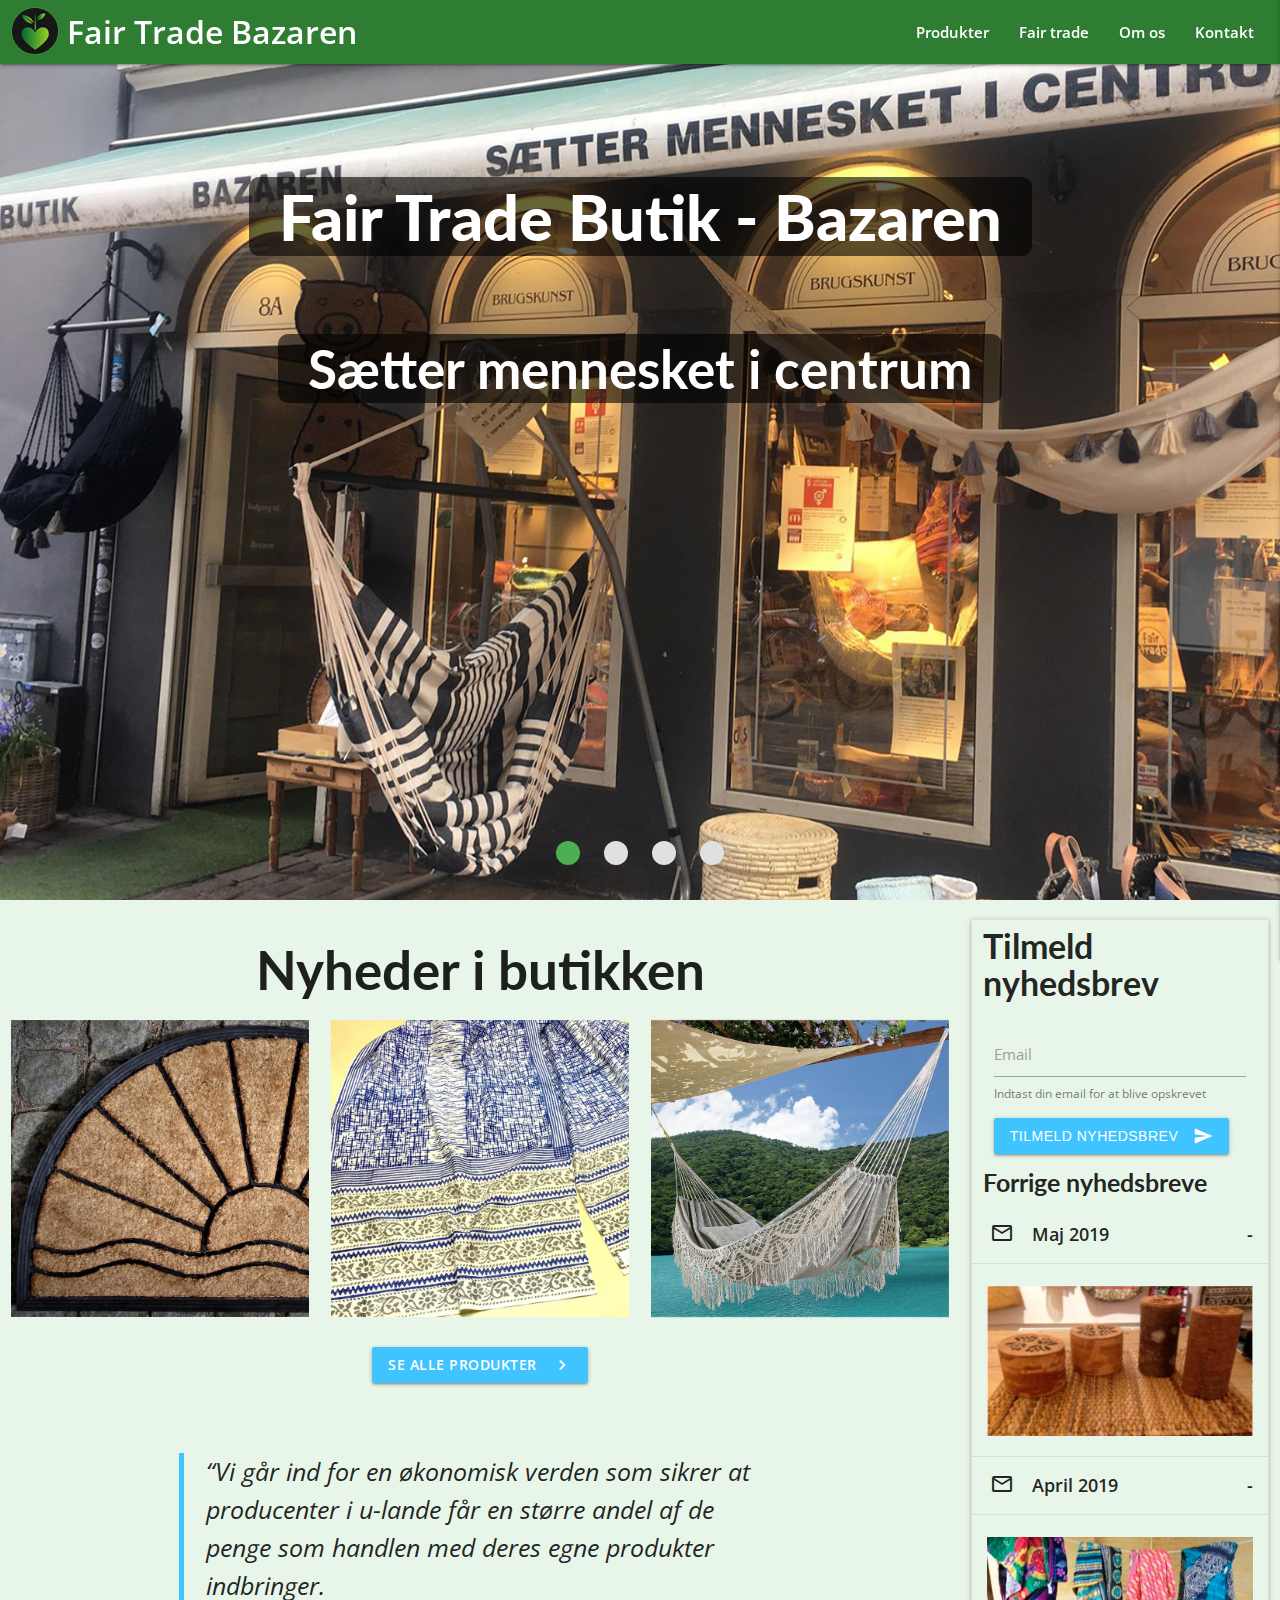
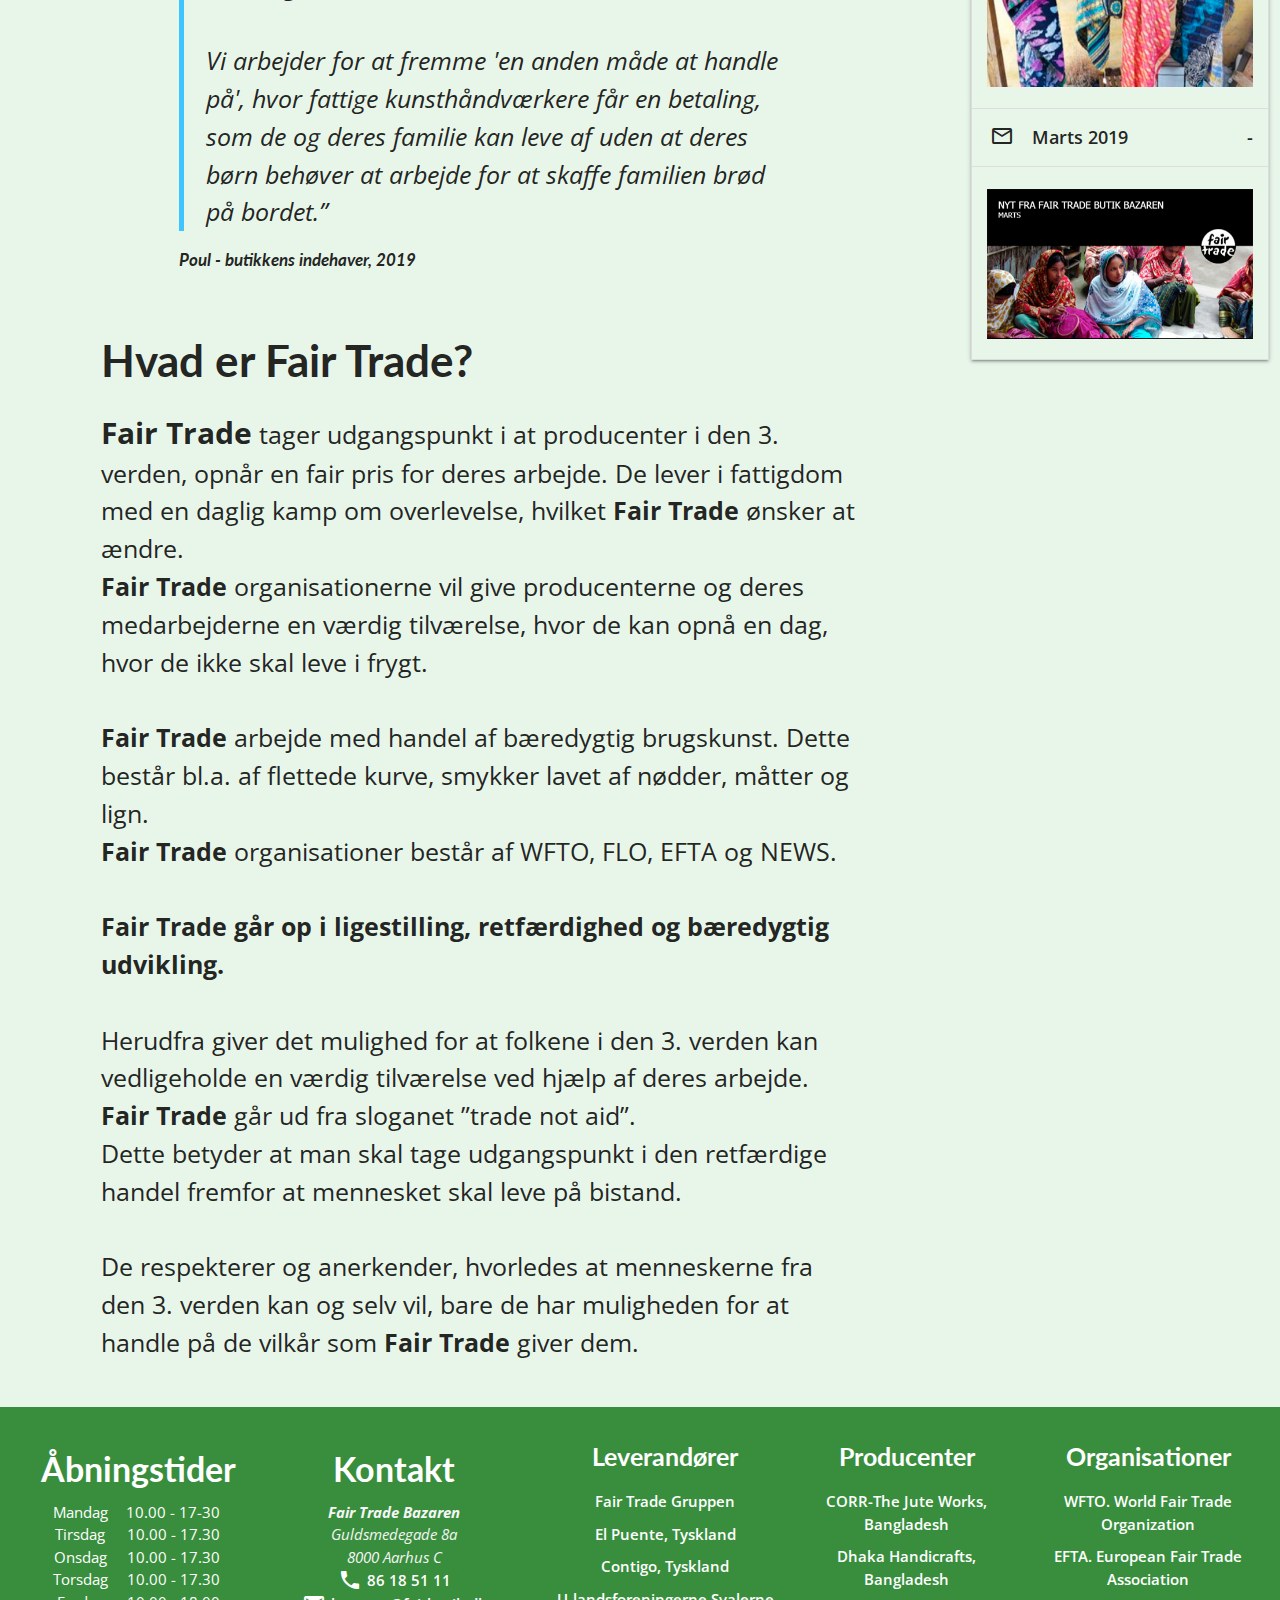
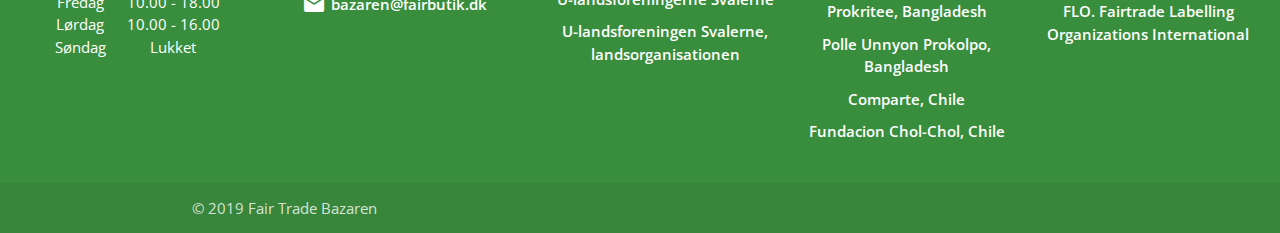
==== commit 74a1e744: "Price range handling" ====
--- a/index.html
+++ b/index.html
@@ -29,7 +29,6 @@
 </head>
 
 <body class="green lighten-5">
-    Branch test
     <header class="row navbar-fixed">
         <nav class="green darken-3">
             <div class="nav-wrapper">
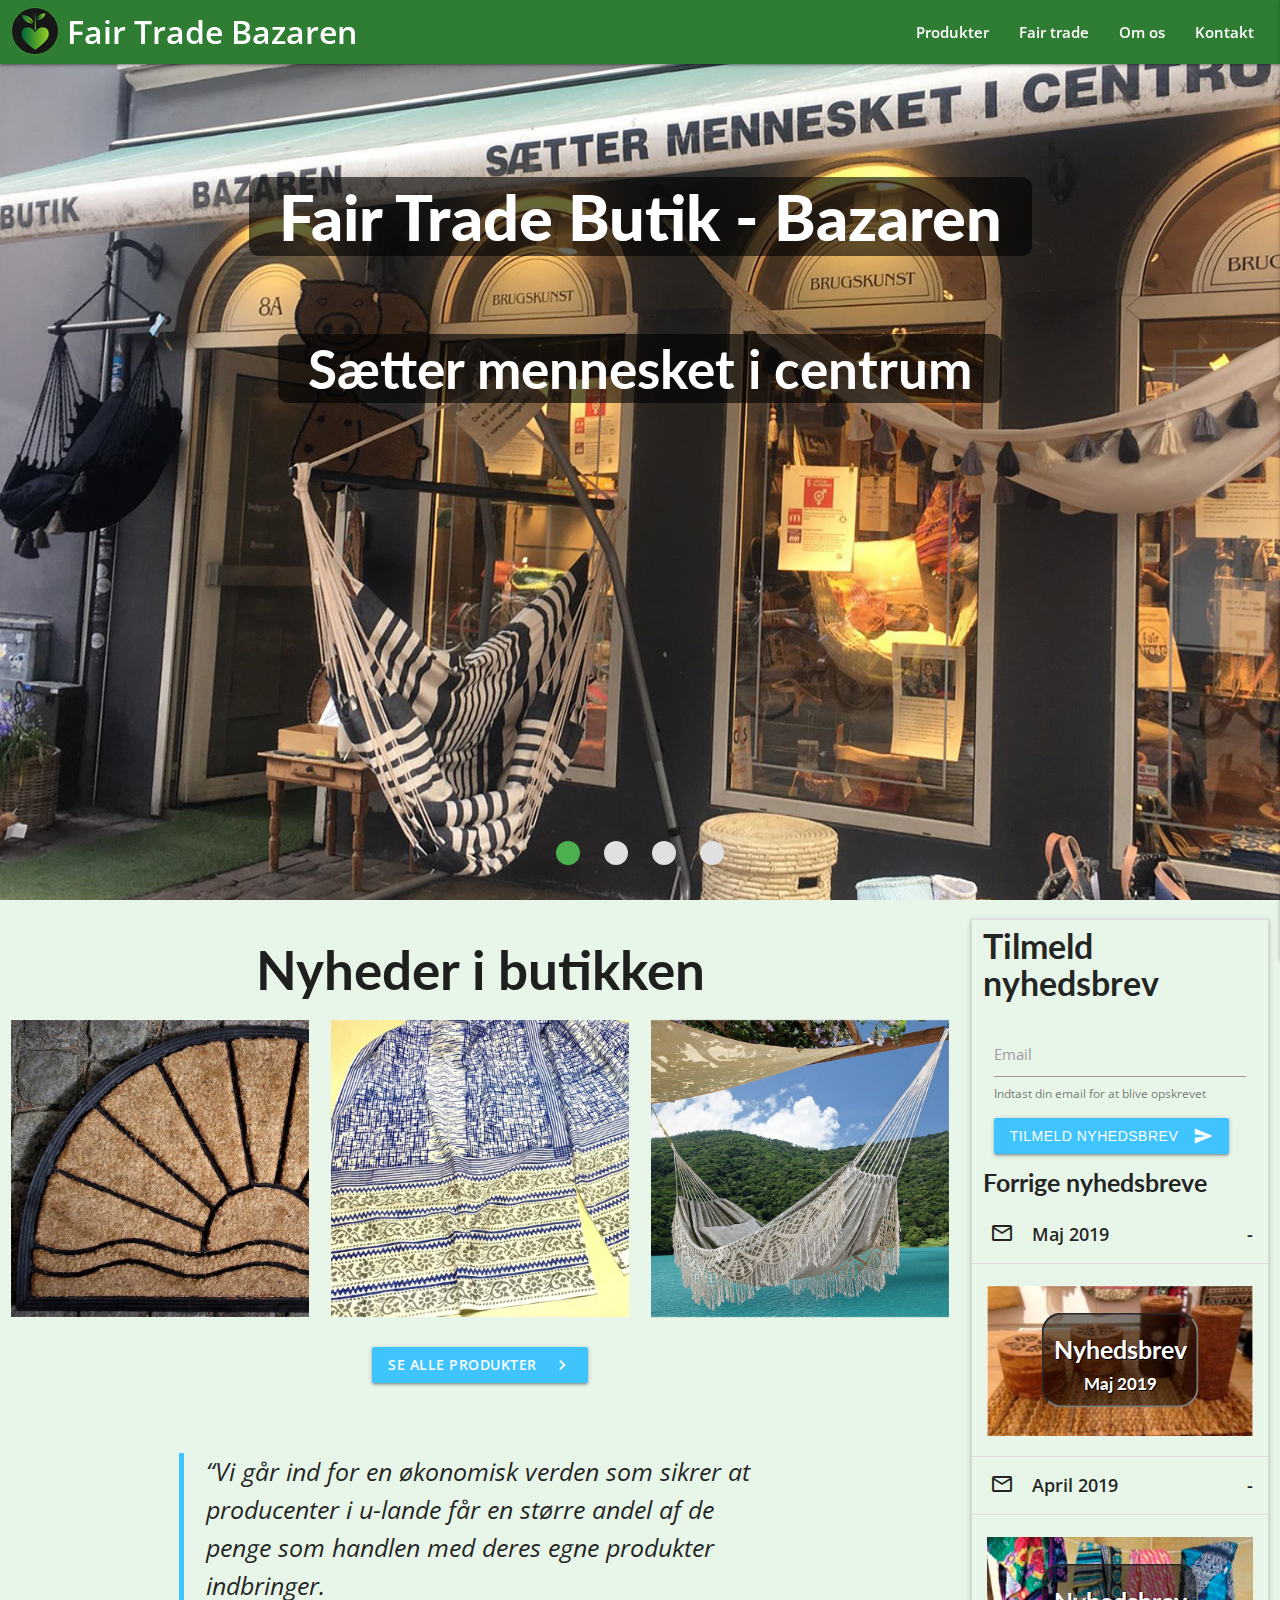
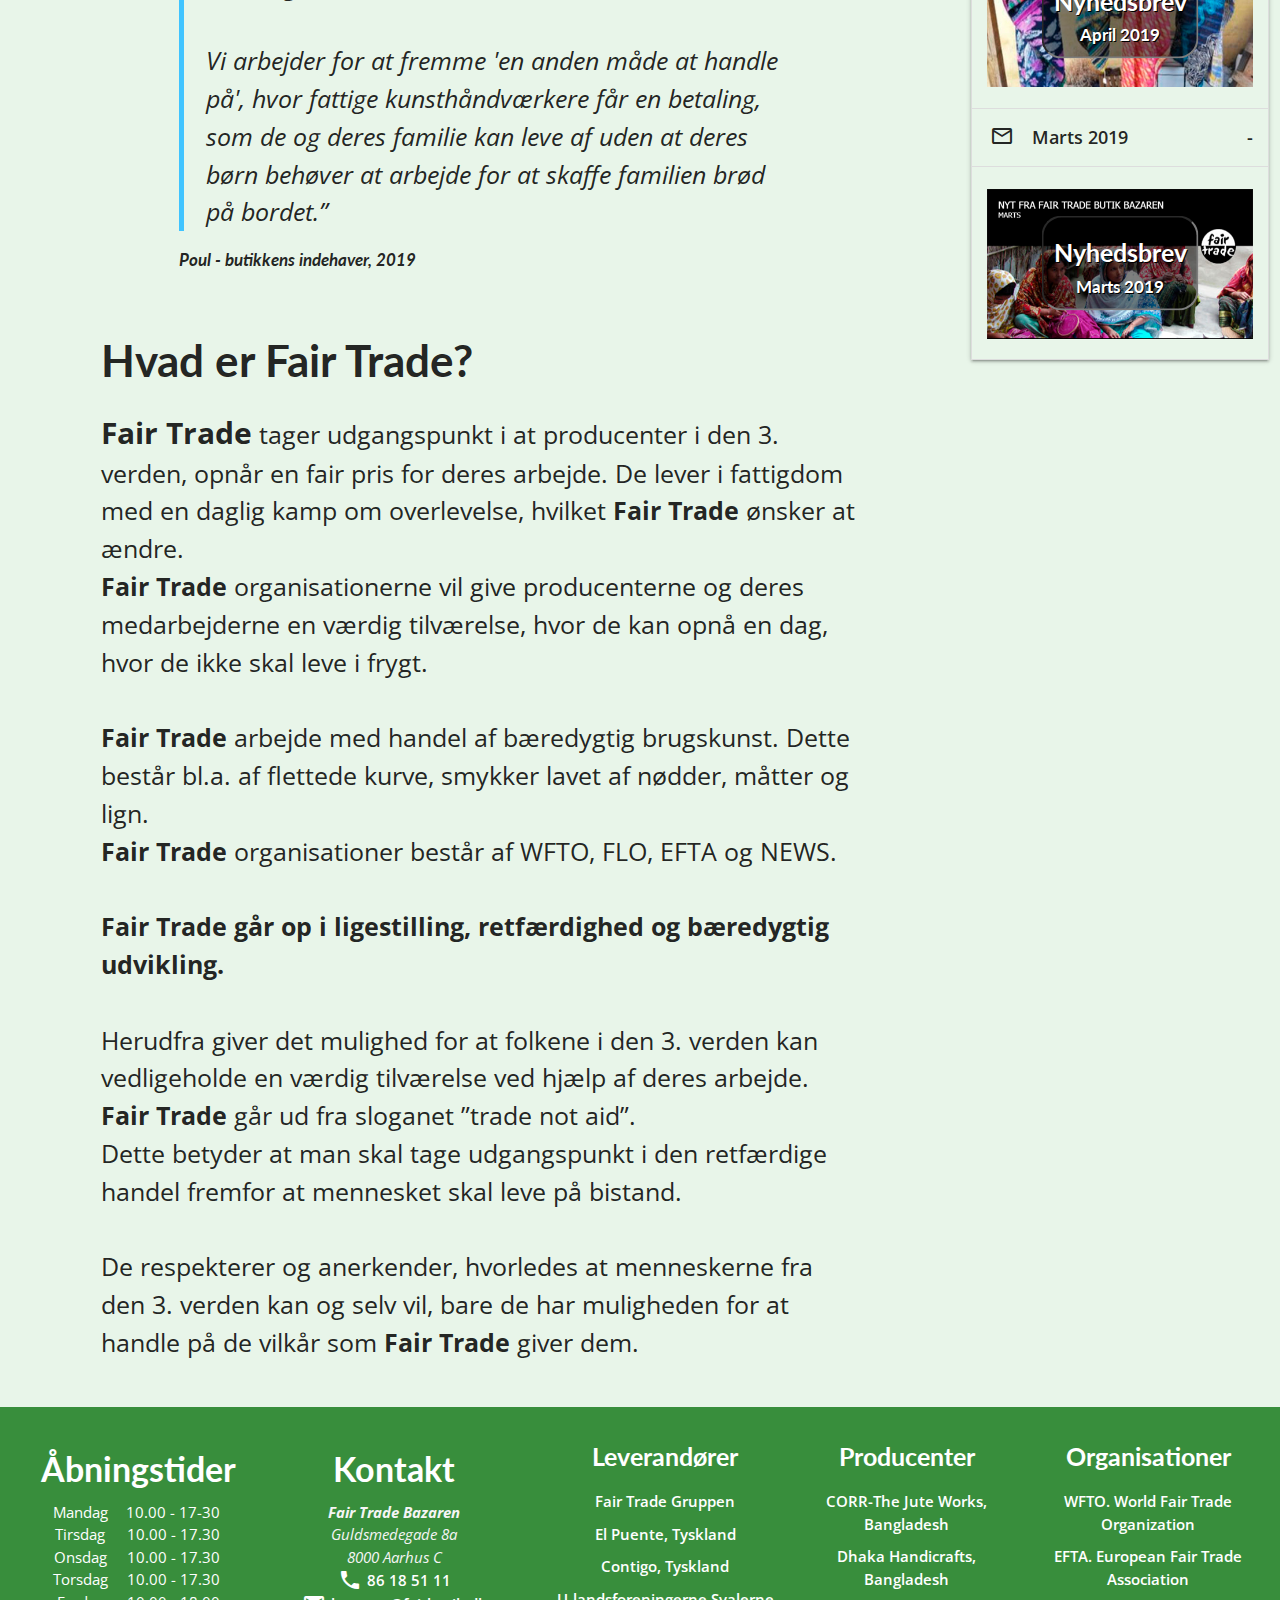
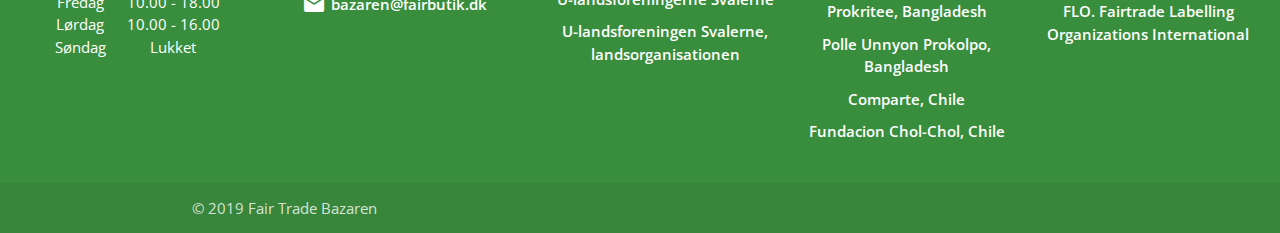
==== commit 3005b534: "Styling fixes on products Readability and SEO changes to "Om os" and "Fair forskelle"" ====
--- a/index.html
+++ b/index.html
@@ -12,6 +12,11 @@
     <!-- Prevent robots from indexing this page, just in case they end up here from another link
         (read: https://support.google.com/webmasters/answer/6062608?hl=en) -->
     <meta name="robots" content="noindex, nofollow">
+    <meta property="og:image" content="android-chrome-48x48.png">
+    <meta property="og:image:type" content="image/png">
+    <meta property="og:image:width" content="48">
+    <meta property="og:image:height" content="48">
+    <meta property="og:image:alt" content="Fair Trade Bazaren - Aarhus">
     <link rel="apple-touch-icon" sizes="60x60" href="apple-touch-icon.png">
     <link rel="icon" type="image/png" sizes="32x32" href="favicon-32x32.png">
     <link rel="icon" type="image/png" sizes="16x16" href="favicon-16x16.png">
@@ -47,12 +52,16 @@
             </div>
         </nav>
     </header>
-    <ul class="sidenav menu" id="mobile-nav">
-        <li><a href="produkter.html">Produkter</a></li>
-        <li><a href="fair-forskelle.html">Fair trade</a></li>
-        <li><a href="om-os.html">Historie</a></li>
-        <li><a href="kontakt.html">Kontakt</a></li>
-    </ul>
+    <ul class="sidenav menu green dark-3" id="mobile-nav">
+            <li><a href="index.html">Forside</a></li>
+            <li><a href="produkter.html">Produkter</a></li>
+            <li><a href="fair-forskelle.html">Fair trade</a></li>
+            <li><a href="om-os.html">Om os</a></li>
+            <li><a href="kontakt.html">Kontakt</a></li>
+            <li class="divider" tabindex="-1"></li>
+            <li><a href="#footerOpenTimesAnchor">Åbningstider</a></li>
+            <li><a href="index.html#newsletterMobileOnlyAnchor">Tilmeld nyhedsbrev</a></li>
+        </ul>
     <section class="slider fullscreen">
         <ul class="slides">
             <li>
@@ -162,12 +171,12 @@
             <div class="newsletter-section col s12">
                 <h4>Tilmeld nyhedsbrev</h4>
                 <div class="input-field col s12">
-                    <input id="email" type="email" class="validate">
-                    <label for="email">Email</label>
+                    <input id="newsletterEmail" type="email" class="validate">
+                    <label for="newsletterEmail">Email</label>
                     <span class="helper-text" data-error="Indtast venligst en gyldig mail"
                         data-success="Dette er en gyldig email">Indtast din email for at blive opskrevet</span>
-                    <button class="btn waves-effect waves-light light-blue accent-2 mt-15" type="submit"
-                        name="action">Tilmeld nyhedsbrev
+                    <button class="btn waves-effect waves-light light-blue accent-2 mt-15"
+                        onclick="subscribeNewsletter()" type="submit" name="action">Tilmeld nyhedsbrev
                         <i class="material-icons right">send</i>
                     </button>
                 </div>
@@ -179,6 +188,10 @@
                     <div class="collapsible-body newsletter-section parent">
                         <a class="modal-trigger" data-target="newsletterModal" href="#!" data-newsletter-month="maj"
                             data-newsletter-year="2019">
+                            <div class="newsletter__tablet-down__month-header__container centered-content">
+                                <h5>Nyhedsbrev</h5>
+                                <h6>Maj 2019</h6>
+                            </div>
                             <img class="latest-newsletters-img responsive-img"
                                 src="images/frontpage/newsletters/thumbs/nyhedsbrev_maj_thumb.jpg"
                                 alt="Nyhedsbrev maj 2019" title="Nyhedsbrev Maj 2019" />
@@ -190,6 +203,10 @@
                     <div class="collapsible-body newsletter-section parent">
                         <a class="modal-trigger" data-target="newsletterModal" href="#!" data-newsletter-month="april"
                             data-newsletter-year="2019">
+                            <div class="newsletter__tablet-down__month-header__container centered-content">
+                                <h5>Nyhedsbrev</h5>
+                                <h6>April 2019</h6>
+                            </div>
                             <img class="latest-newsletters-img responsive-img"
                                 src="images/frontpage/newsletters/thumbs/nyhedsbrev_april_thumb.jpg"
                                 alt="Nyhedsbrev april 2019" title="Nyhedsbrev April 2019" />
@@ -201,6 +218,10 @@
                     <div class="collapsible-body newsletter-section parent">
                         <a class="modal-trigger" data-target="newsletterModal" href="#!" data-newsletter-month="marts"
                             data-newsletter-year="2019">
+                            <div class="newsletter__tablet-down__month-header__container centered-content">
+                                <h5>Nyhedsbrev</h5>
+                                <h6>Marts 2019</h6>
+                            </div>
                             <img class="latest-newsletters-img responsive-img"
                                 src="images/frontpage/newsletters/thumbs/nyhedsbrev_marts_thumb.jpg"
                                 alt="Nyhedsbrev marts 2019" title="Nyhedsbrev Marts 2019" />
@@ -211,7 +232,7 @@
         </section>
         <section class="hide-on-large-only">
             <div class="row">
-                <div class="newsletter-section col m6 offset-m3 s12">
+                <div id="newsletterMobileOnlyAnchor" class="newsletter-section col m6 offset-m3 s12">
                     <h4>Tilmeld nyhedsbrev</h4>
                     <div class="input-field col s12">
                         <input id="email" type="email" class="validate">
@@ -284,7 +305,7 @@
         <div class="row">
             <div class="col xl5 l6 m12 s12">
                 <div class="col l6 m4 offset-m1 s8 offset-s2">
-                    <h4 class="white-text center-align">Åbningstider</h4>
+                        <h4 id="footerOpenTimesAnchor" class="white-text center-align">Åbningstider</h4>
                     <table class="footer__open-times table-responsive highlight center-align">
                         <tr>
                             <td>Mandag</td>
--- a/css/MainStyle.min.css
+++ b/css/MainStyle.min.css
@@ -1 +1 @@
-@import url(https://fonts.googleapis.com/css?family=Lato:700,900|Open+Sans:400,600&display=swap);body{font-family:"Open Sans",Arial,Helvetica,sans-serif;font-weight:400;max-width:1920px;margin:auto}.slider,nav{max-width:1920px;margin:auto}h1{font-family:Lato,Arial,Helvetica,sans-serif;font-weight:900}h2,h3,h4,h5,h6{font-family:Lato,Arial,Helvetica,sans-serif;font-weight:700}a{font-weight:600;transition:all .2s ease}a:hover{color:#1e1e1e}nav .brand-logo{display:inline-block;height:100%}nav .brand-logo>img{vertical-align:middle;margin-bottom:10px}nav .sidenav-trigger{float:right}.shadowed{box-shadow:0 10px 16px 0 rgba(0,0,0,.2),0 6px 20px 0 rgba(0,0,0,.19)}.footer__open-times{width:80%;margin:auto}.footer__open-times>tbody>tr{border:none}.footer__open-times>tbody>tr>td{padding:0;text-align:center}.footer-links-container>li{padding:5px 0}.footer-links{color:#fff}#landingPageMain{margin-top:calc(100vh - 60px)}.slides>li>.caption>h1,.slides>li>.caption>h2,.slides>li>.caption>h3,.slides>li>.caption>h5{background-color:rgba(0,0,0,.6);display:inline-block;border-radius:10px}.slides>li>.caption>h1,.slides>li>.caption>h2,.slides>li>.caption>h3{padding:5px 30px}.slides>li>.caption>h5{padding:5px 10px}.slides>li>.caption>hr{border-color:transparent}.featured-product--img{padding:0 15px}.newsletter-section{padding:0}.latest-newsletters-img{padding:15px;margin-top:7px}.latest-newsletters-header{text-align:center}.collapsible>li.active>.collapsible-header::after{content:" - ";margin-left:auto}.collapsible>li:not(.active)>.collapsible-header::after{content:" + ";margin-left:auto}.newsletter__tablet-down__month-header__container{color:#fff;background-color:rgba(0,0,0,.5);padding:5px 10px;text-align:center;text-shadow:1px 1px #000;box-sizing:border-box;border:2px inset #7d7d7d;border-radius:20px}#productModal{min-height:60vh}#productModalContent>.row>h4{font-size:1.8rem}@media only screen and (min-width:1200px){#productModal{min-height:650px}}.product-img-container{padding:.75rem!important}.checkbox-container{display:inline-flex;padding:0 5px}.sticky{position:-webkit-sticky;position:sticky;top:60px}.history-text{margin:0}.history-img{margin:90px auto auto}.contact__open-times{width:auto}.contact__open-times>tbody>tr{border:none}.contact__open-times>tbody>tr>td{display:inline-table}.mt-45{margin-top:45px}.mt-30{margin-top:30px}.mt-15{margin-top:15px}.mr-a{margin-right:auto}.mr-5{margin-right:5px}.mb-15{margin-bottom:15px}.mb-30{margin-bottom:30px}.my-30{margin:30px auto}.my-15{margin:15px auto}.m-a{margin:auto}.mt-30__m-a{margin:30px auto auto}.m-0{margin:0}.d-flex{display:flex}.parent{position:relative}.centered-content{position:absolute;top:50%;left:50%;transform:translate(-50%,-50%)}.responsive-img{max-width:100%;height:auto}.google-maps-container{padding-bottom:20%}.italic{font-style:italic}.bold{font-weight:700}.slider .indicators .indicator-item{height:24px;width:24px}.carousel .carousel-item>img{width:auto}.carousel{min-height:500px}.modal-trigger{cursor:pointer}textarea.materialize-textarea{height:6rem;border:1px solid #9e9e9e;margin-top:10px;padding:10px}textarea.materialize-textarea:focus{border:1px solid #26a69a}.text-area-label{margin-left:10px}.input-field>.active{margin-left:0}.collapsible-header{background-color:inherit;font-size:18px;font-weight:600}blockquote{border-color:#40c4ff}.pagination li.active{background-color:#40c4ff}.checkbox-blue-grey[type=checkbox].filled-in:checked+span:not(.lever):after{border:2px solid #40c4ff;background-color:#40c4ff}input[type=range]+.thumb{background-color:#40c4ff}nav ul li.active{background-color:rgba(0,0,0,.3)}.valign-wrapper{justify-content:center}.keyboard-focused .collapsible-header:focus{background:initial}@media only screen and (max-width:600px){.caption>h1{font-size:3rem}.caption>h2{font-size:1.9rem}.caption>h3{font-size:1.8rem}.caption>h5{font-size:1.5rem}.slider .indicators .indicator-item{height:16px;width:16px}.center-align-s{text-align:center}}+@import url(https://fonts.googleapis.com/css?family=Lato:700,900|Open+Sans:400,600&display=swap);body{font-family:"Open Sans",Arial,Helvetica,sans-serif;font-weight:400;max-width:1920px;margin:auto}.slider,nav{max-width:1920px;margin:auto}h1{font-family:Lato,Arial,Helvetica,sans-serif;font-weight:900}h2,h3,h4,h5,h6{font-family:Lato,Arial,Helvetica,sans-serif;font-weight:700}a{font-weight:600;transition:all .2s ease}a:hover{color:#1e1e1e}nav .brand-logo{display:inline-block;height:100%}nav .brand-logo>img{vertical-align:middle;margin-bottom:10px}nav .sidenav-trigger{float:right}.shadowed{box-shadow:0 10px 16px 0 rgba(0,0,0,.2),0 6px 20px 0 rgba(0,0,0,.19)}.footer__open-times{width:80%;margin:auto}.footer__open-times>tbody>tr{border:none}.footer__open-times>tbody>tr>td{padding:0;text-align:center}.footer-links-container>li{padding:5px 0}.footer-links{color:#fff}#landingPageMain{margin-top:calc(100vh - 60px)}.slides>li>.caption>h1,.slides>li>.caption>h2,.slides>li>.caption>h3,.slides>li>.caption>h5{background-color:rgba(0,0,0,.6);display:inline-block;border-radius:10px}.slides>li>.caption>h1,.slides>li>.caption>h2,.slides>li>.caption>h3{padding:5px 30px}.slides>li>.caption>h5{padding:5px 10px}.slides>li>.caption>hr{border-color:transparent}.featured-product--img{padding:0 15px}.newsletter-section{padding:0}.latest-newsletters-img{padding:15px;margin-top:7px}.latest-newsletters-header{text-align:center}.collapsible>li.active>.collapsible-header::after{content:" - ";margin-left:auto}.collapsible>li:not(.active)>.collapsible-header::after{content:" + ";margin-left:auto}.newsletter__tablet-down__month-header__container{color:#fff;background-color:rgba(0,0,0,.5);padding:5px 10px;text-align:center;text-shadow:1px 1px #000;box-sizing:border-box;border:2px inset #7d7d7d;border-radius:20px}#productModal{min-height:60vh}#productModalContent>.row>h4{font-size:1.8rem}@media only screen and (min-width:1200px){#productModal{min-height:650px}}.product-img-container{padding:.75rem!important;display:flex;justify-content:space-around}.checkbox-container{display:inline-flex;padding:0 5px}.sticky{position:-webkit-sticky;position:sticky;top:60px;z-index:10}.product-info{margin:0;color:#fff;background:rgba(0,0,0,.5);padding:1rem}.history-text{margin:0}.history-img{margin:90px auto auto}.contact__open-times{width:auto}.contact__open-times>tbody>tr{border:none}.contact__open-times>tbody>tr>td{display:inline-table}.mt-45{margin-top:45px}.mt-30{margin-top:30px}.mt-15{margin-top:15px}@media only screen and (max-width:997px){.mt-30-tablet-down{margin-top:30px}}@media only screen and (max-width:600px){.mt-15-mobile-only{margin-top:15px}}.mr-a{margin-right:auto}.mr-5{margin-right:5px}.mb-15{margin-bottom:15px}.mb-30{margin-bottom:30px}.my-30{margin:30px auto}.my-15{margin:15px auto}.m-a{margin:auto}.mt-30__m-a{margin:30px auto auto}.m-0{margin:0}.d-flex{display:flex}.parent{position:relative}.centered-content{position:absolute;top:50%;left:50%;transform:translate(-50%,-50%)}.bottom-right-centered-content{position:absolute;bottom:0;right:0}.responsive-img{max-width:100%;height:auto}.google-maps-container{padding-bottom:20%}.italic{font-style:italic}.bold{font-weight:700}.slider .indicators .indicator-item{height:24px;width:24px}.carousel .carousel-item>img{width:auto}.carousel{min-height:500px}.modal-trigger{cursor:pointer}textarea.materialize-textarea{height:6rem;border:1px solid #9e9e9e;margin-top:10px;padding:10px}textarea.materialize-textarea:focus{border:1px solid #26a69a}.text-area-label{margin-left:10px}.input-field>.active{margin-left:0}.collapsible-header{background-color:inherit;font-size:18px;font-weight:600}blockquote{border-color:#40c4ff}.pagination li.active{background-color:#40c4ff}.checkbox-blue-grey[type=checkbox].filled-in:checked+span:not(.lever):after{border:2px solid #40c4ff;background-color:#40c4ff}input[type=range]+.thumb{background-color:#40c4ff}nav ul li.active{background-color:rgba(0,0,0,.3)}.valign-wrapper{justify-content:center}.keyboard-focused .collapsible-header:focus{background:initial}#filterContainer label{white-space:nowrap}#filterContainer{padding:0 2rem 2rem}@media only screen and (max-width:600px){.caption>h1{font-size:3rem}.caption>h2{font-size:1.9rem}.caption>h3{font-size:1.8rem}.caption>h5{font-size:1.5rem}.slider .indicators .indicator-item{height:16px;width:16px}.center-align-s{text-align:center}}--- a/css/MainStyle.css
+++ b/css/MainStyle.css
@@ -1,17 +1,17 @@
 @import url('https://fonts.googleapis.com/css?family=Lato:700,900|Open+Sans:400,600&display=swap');
 
-/* #region Global CSS */
+/* #region Global */
 body {
     font-family: "Open Sans", Arial, Helvetica, sans-serif;
     font-weight: 400;
-    max-width:1920px;
-    margin:auto;
+    max-width: 1920px;
+    margin: auto;
 }
 
 nav,
-.slider{
-    max-width:1920px;
-    margin:auto;
+.slider {
+    max-width: 1920px;
+    margin: auto;
 }
 
 h1 {
@@ -77,10 +77,9 @@
     color: #fff;
 }
 
-/* #endregion Global CSS */
-
-
-/* #region Landing Page CSS */
+/* #endregion Global */
+
+/* #region Landing Page */
 #landingPageMain {
     /* Push content down so it's not behind the slider */
     margin-top: calc(100vh - 60px);
@@ -148,7 +147,7 @@
     border-radius: 20px;
 }
 
-/* #endregion Landing Page CSS */
+/* #endregion Landing Page */
 
 /* #region Products */
 #productModal {
@@ -167,6 +166,8 @@
 
 .product-img-container {
     padding: .75rem !important;
+    display: flex;
+    justify-content: space-around;
 }
 
 .checkbox-container {
@@ -178,6 +179,16 @@
     position: -webkit-sticky;
     position: sticky;
     top: 60px;
+    z-index: 10;
+}
+
+.product-info {
+    /* width:100%; */
+    margin: 0;
+    /* text-align:right; */
+    color: #fff;
+    background: rgba(0, 0, 0, 0.5);
+    padding: 1rem;
 }
 
 /* #endregion Products */
@@ -223,6 +234,18 @@
     margin-top: 15px;
 }
 
+@media only screen and (max-width: 997px) {
+    .mt-30-tablet-down {
+        margin-top: 30px;
+    }
+}
+
+@media only screen and (max-width: 600px) {
+    .mt-15-mobile-only {
+        margin-top: 15px;
+    }
+}
+
 .mr-a {
     margin-right: auto;
 }
@@ -231,12 +254,12 @@
     margin-right: 5px;
 }
 
-.mb-15{
-    margin-bottom:15px;
-}
-
-.mb-30{
-    margin-bottom:30px;
+.mb-15 {
+    margin-bottom: 15px;
+}
+
+.mb-30 {
+    margin-bottom: 30px;
 }
 
 .my-30 {
@@ -274,6 +297,12 @@
     transform: translate(-50%, -50%);
 }
 
+.bottom-right-centered-content {
+    position: absolute;
+    bottom: 0;
+    right: 0;
+}
+
 .responsive-img {
     max-width: 100%;
     height: auto;
@@ -371,7 +400,14 @@
     background: initial;
 }
 
-/* #endregion Materialize CSS Overrides  */
+#filterContainer label {
+    white-space: nowrap;
+}
+
+#filterContainer {
+    padding: 0 2rem 2rem;
+}
+
 @media only screen and (max-width: 600px) {
     .caption>h1 {
         font-size: 3rem;
@@ -394,7 +430,9 @@
         width: 16px;
     }
 
-    .center-align-s{
-        text-align:center;
-    }
-}+    .center-align-s {
+        text-align: center;
+    }
+}
+
+/* #endregion Materialize CSS Overrides  */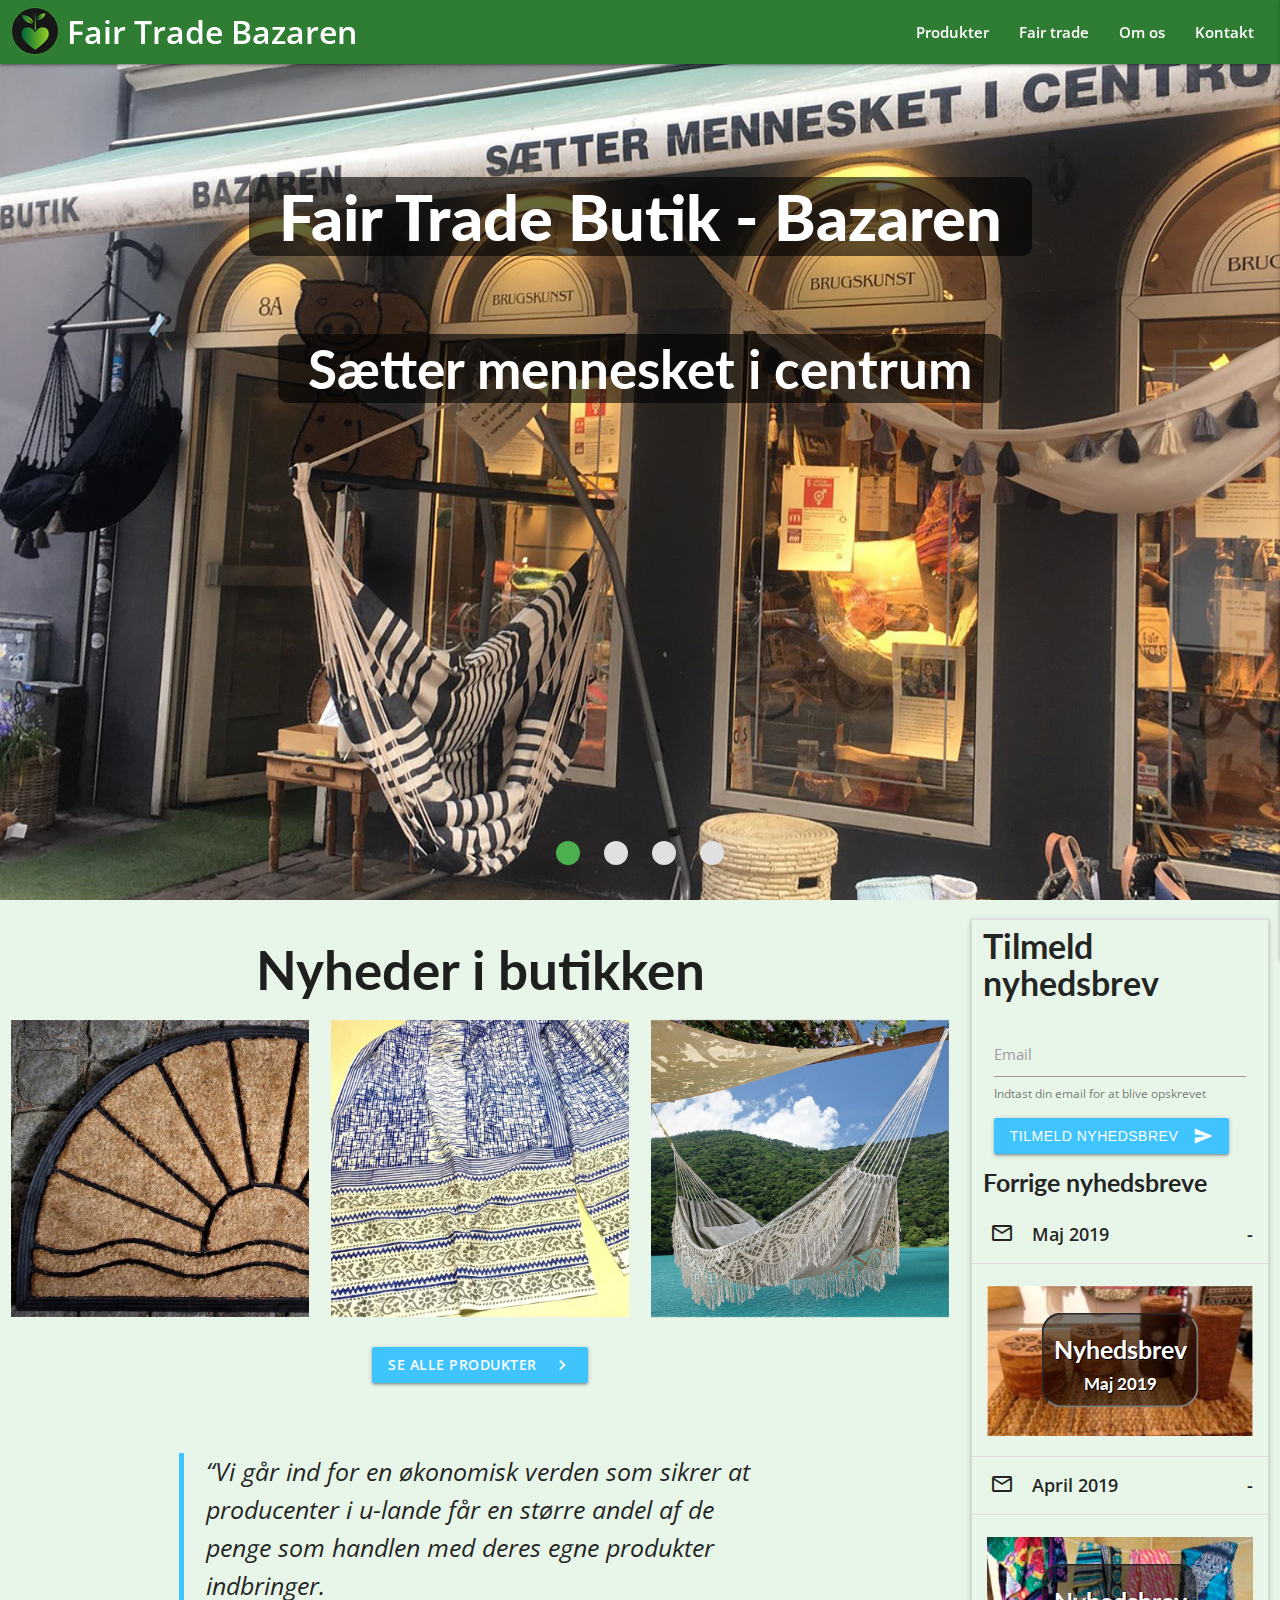
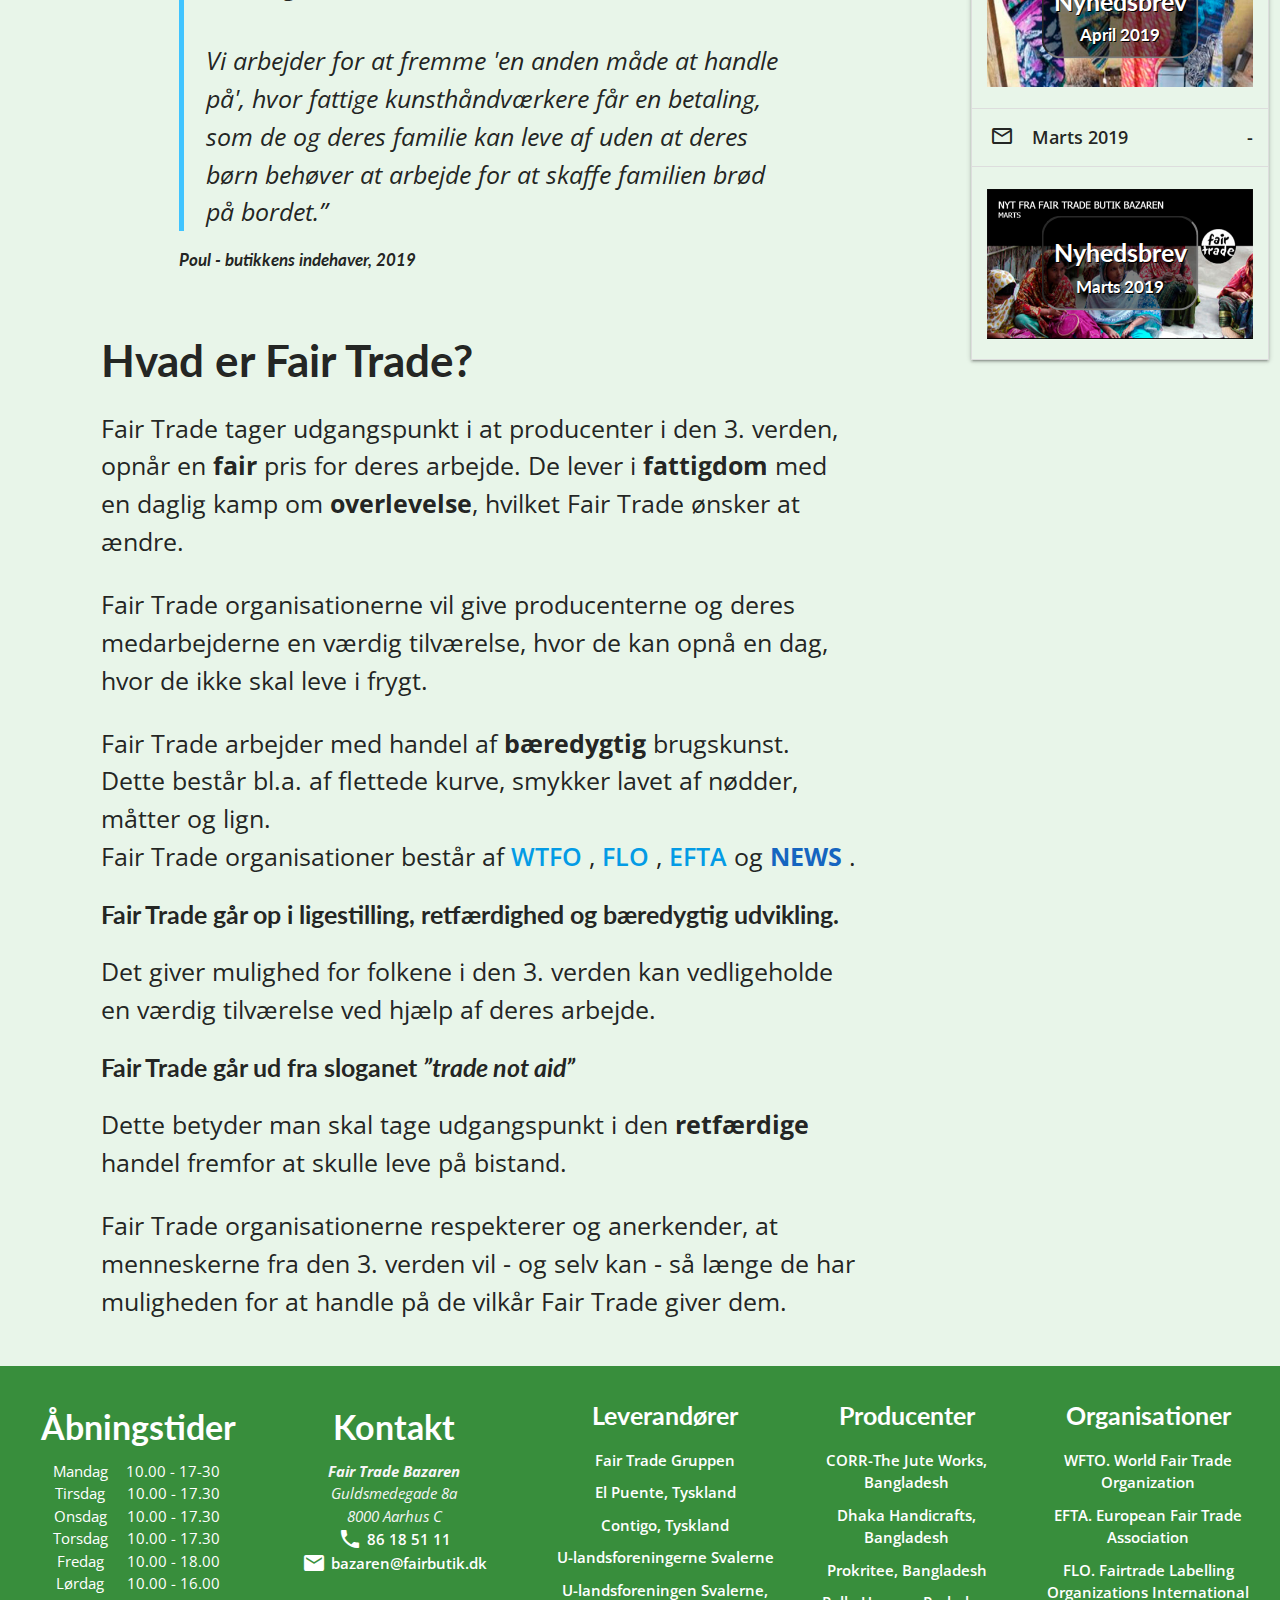
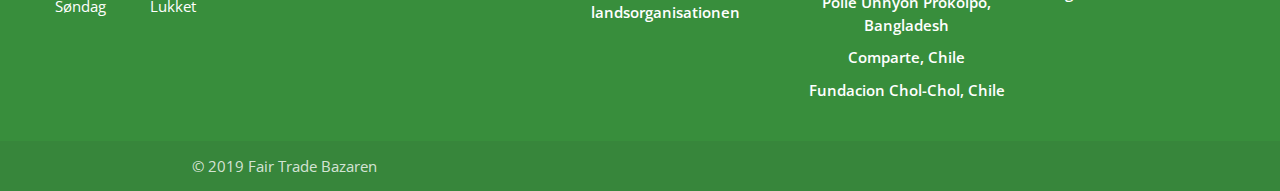
==== commit 1bd1d4f8: "Updated Fair Trade text on landing page" ====
--- a/index.html
+++ b/index.html
@@ -53,15 +53,15 @@
         </nav>
     </header>
     <ul class="sidenav menu green dark-3" id="mobile-nav">
-            <li><a href="index.html">Forside</a></li>
-            <li><a href="produkter.html">Produkter</a></li>
-            <li><a href="fair-forskelle.html">Fair trade</a></li>
-            <li><a href="om-os.html">Om os</a></li>
-            <li><a href="kontakt.html">Kontakt</a></li>
-            <li class="divider" tabindex="-1"></li>
-            <li><a href="#footerOpenTimesAnchor">Åbningstider</a></li>
-            <li><a href="index.html#newsletterMobileOnlyAnchor">Tilmeld nyhedsbrev</a></li>
-        </ul>
+        <li><a href="index.html">Forside</a></li>
+        <li><a href="produkter.html">Produkter</a></li>
+        <li><a href="fair-forskelle.html">Fair trade</a></li>
+        <li><a href="om-os.html">Om os</a></li>
+        <li><a href="kontakt.html">Kontakt</a></li>
+        <li class="divider" tabindex="-1"></li>
+        <li><a href="#footerOpenTimesAnchor">Åbningstider</a></li>
+        <li><a href="index.html#newsletterMobileOnlyAnchor">Tilmeld nyhedsbrev</a></li>
+    </ul>
     <section class="slider fullscreen">
         <ul class="slides">
             <li>
@@ -142,28 +142,61 @@
             <article class="col l10 offset-l1 s12 mt-30">
                 <h3>Hvad er Fair Trade?</h3>
                 <p class="flow-text">
-                    <b style="font-size:2rem;">Fair Trade</b> tager udgangspunkt i at producenter i den 3. verden,
-                    opnår en fair pris for deres arbejde. De lever i fattigdom med en daglig kamp om overlevelse,
-                    hvilket <b>Fair Trade</b> ønsker at ændre. <br> <b>Fair Trade</b> organisationerne vil give
+                    Fair Trade tager udgangspunkt i at producenter i den 3. verden,
+                    opnår en <b>fair</b> pris for deres arbejde. De lever i <b>fattigdom</b> med en daglig kamp om
+                    <b>overlevelse</b>,
+                    hvilket Fair Trade ønsker at ændre.
+                </p>
+                <p class="flow-text">
+                    Fair Trade organisationerne vil give
                     producenterne og deres medarbejderne
                     en værdig
-                    tilværelse, hvor de kan opnå en dag, hvor de ikke skal leve i frygt. <br> <br>
-                    <b>Fair Trade</b> arbejde med handel af bæredygtig brugskunst. Dette består bl.a. af flettede
+                    tilværelse, hvor de kan opnå en dag, hvor de ikke skal leve i frygt.
+                </p>
+                <p class="flow-text">
+                    Fair Trade arbejder med handel af <b>bæredygtig</b> brugskunst. <br> Dette består bl.a. af flettede
                     kurve,
                     smykker lavet af nødder, måtter og lign. <br>
-                    <b>Fair Trade</b> organisationer består af WFTO, FLO, EFTA og NEWS. <br> <br> <b>Fair Trade går
-                        op i
-                        ligestilling,
-                        retfærdighed og bæredygtig udvikling.</b> <br><br> Herudfra giver det mulighed for at
+                    Fair Trade organisationer består af
+                    <a class="tooltipped" href="https://wfto.com/" data-position="bottom"
+                        data-tooltip="World Fair Trade Organisation" target="_blank" aria-label="Fairtrade
+                                World Fair Trade Organisation">WTFO
+                    </a>,
+
+                    <a class="tooltipped" href="https://www.fairtrade.net/" data-position="bottom"
+                        data-tooltip="Labelling Organizations International" target="_blank" aria-label="Fairtrade
+                                Labelling Organizations International">FLO
+                    </a>,
+                    <a class="tooltipped" href="http://www.eftafairtrade.org/" data-position="bottom"
+                        data-tooltip="European Fair Trade Association" target="_blank"
+                        aria-label="European Fair Trade Association">EFTA
+                    </a>
+                    og
+                    <span class="tooltipped blue-text text-darken-3 bold" data-position="bottom" data-tooltip="Network of European Worldshops"
+                        aria-label="Network of European Worldshops">
+                        NEWS
+                    </span>.</p>
+                <h5>
+                    Fair Trade går op i ligestilling, retfærdighed og bæredygtig udvikling.
+                </h5>
+                <p class="flow-text">
+                    Det giver mulighed for
                     folkene i den 3. verden
-                    kan vedligeholde en værdig tilværelse ved hjælp af deres arbejde. <br>
-                    <b>Fair Trade</b> går ud fra sloganet ”trade not aid”. <br> Dette betyder at man skal tage
+                    kan vedligeholde en værdig tilværelse ved hjælp af deres arbejde.
+                </p>
+                <h5>Fair Trade går ud fra sloganet <span class="italic bold">”trade not aid”</span></h5>
+                <p class="flow-text">
+                    Dette
+                    betyder man skal tage
                     udgangspunkt
                     i
-                    den retfærdige handel fremfor at mennesket skal leve på bistand. <br><br> De respekterer og
+                    den <b>retfærdige</b> handel fremfor at skulle leve på bistand.
+                </p>
+                <p class="flow-text">
+                    Fair Trade organisationerne respekterer og
                     anerkender,
-                    hvorledes at menneskerne fra den 3. verden kan og selv vil, bare de har muligheden for at handle
-                    på de vilkår som <b>Fair Trade</b> giver dem.
+                    at menneskerne fra den 3. verden vil - og selv kan - så længe de har muligheden for at handle
+                    på de vilkår Fair Trade giver dem.
                 </p>
             </article>
         </section>
@@ -305,7 +338,7 @@
         <div class="row">
             <div class="col xl5 l6 m12 s12">
                 <div class="col l6 m4 offset-m1 s8 offset-s2">
-                        <h4 id="footerOpenTimesAnchor" class="white-text center-align">Åbningstider</h4>
+                    <h4 id="footerOpenTimesAnchor" class="white-text center-align">Åbningstider</h4>
                     <table class="footer__open-times table-responsive highlight center-align">
                         <tr>
                             <td>Mandag</td>
--- a/css/MainStyle.min.css
+++ b/css/MainStyle.min.css
@@ -1 +1 @@
-@import url(https://fonts.googleapis.com/css?family=Lato:700,900|Open+Sans:400,600&display=swap);body{font-family:"Open Sans",Arial,Helvetica,sans-serif;font-weight:400;max-width:1920px;margin:auto}.slider,nav{max-width:1920px;margin:auto}h1{font-family:Lato,Arial,Helvetica,sans-serif;font-weight:900}h2,h3,h4,h5,h6{font-family:Lato,Arial,Helvetica,sans-serif;font-weight:700}a{font-weight:600;transition:all .2s ease}a:hover{color:#1e1e1e}nav .brand-logo{display:inline-block;height:100%}nav .brand-logo>img{vertical-align:middle;margin-bottom:10px}nav .sidenav-trigger{float:right}.shadowed{box-shadow:0 10px 16px 0 rgba(0,0,0,.2),0 6px 20px 0 rgba(0,0,0,.19)}.footer__open-times{width:80%;margin:auto}.footer__open-times>tbody>tr{border:none}.footer__open-times>tbody>tr>td{padding:0;text-align:center}.footer-links-container>li{padding:5px 0}.footer-links{color:#fff}#landingPageMain{margin-top:calc(100vh - 60px)}.slides>li>.caption>h1,.slides>li>.caption>h2,.slides>li>.caption>h3,.slides>li>.caption>h5{background-color:rgba(0,0,0,.6);display:inline-block;border-radius:10px}.slides>li>.caption>h1,.slides>li>.caption>h2,.slides>li>.caption>h3{padding:5px 30px}.slides>li>.caption>h5{padding:5px 10px}.slides>li>.caption>hr{border-color:transparent}.featured-product--img{padding:0 15px}.newsletter-section{padding:0}.latest-newsletters-img{padding:15px;margin-top:7px}.latest-newsletters-header{text-align:center}.collapsible>li.active>.collapsible-header::after{content:" - ";margin-left:auto}.collapsible>li:not(.active)>.collapsible-header::after{content:" + ";margin-left:auto}.newsletter__tablet-down__month-header__container{color:#fff;background-color:rgba(0,0,0,.5);padding:5px 10px;text-align:center;text-shadow:1px 1px #000;box-sizing:border-box;border:2px inset #7d7d7d;border-radius:20px}#productModal{min-height:60vh}#productModalContent>.row>h4{font-size:1.8rem}@media only screen and (min-width:1200px){#productModal{min-height:650px}}.product-img-container{padding:.75rem!important;display:flex;justify-content:space-around}.checkbox-container{display:inline-flex;padding:0 5px}.sticky{position:-webkit-sticky;position:sticky;top:60px;z-index:10}.product-info{margin:0;color:#fff;background:rgba(0,0,0,.5);padding:1rem}.history-text{margin:0}.history-img{margin:90px auto auto}.contact__open-times{width:auto}.contact__open-times>tbody>tr{border:none}.contact__open-times>tbody>tr>td{display:inline-table}.mt-45{margin-top:45px}.mt-30{margin-top:30px}.mt-15{margin-top:15px}@media only screen and (max-width:997px){.mt-30-tablet-down{margin-top:30px}}@media only screen and (max-width:600px){.mt-15-mobile-only{margin-top:15px}}.mr-a{margin-right:auto}.mr-5{margin-right:5px}.mb-15{margin-bottom:15px}.mb-30{margin-bottom:30px}.my-30{margin:30px auto}.my-15{margin:15px auto}.m-a{margin:auto}.mt-30__m-a{margin:30px auto auto}.m-0{margin:0}.d-flex{display:flex}.parent{position:relative}.centered-content{position:absolute;top:50%;left:50%;transform:translate(-50%,-50%)}.bottom-right-centered-content{position:absolute;bottom:0;right:0}.responsive-img{max-width:100%;height:auto}.google-maps-container{padding-bottom:20%}.italic{font-style:italic}.bold{font-weight:700}.slider .indicators .indicator-item{height:24px;width:24px}.carousel .carousel-item>img{width:auto}.carousel{min-height:500px}.modal-trigger{cursor:pointer}textarea.materialize-textarea{height:6rem;border:1px solid #9e9e9e;margin-top:10px;padding:10px}textarea.materialize-textarea:focus{border:1px solid #26a69a}.text-area-label{margin-left:10px}.input-field>.active{margin-left:0}.collapsible-header{background-color:inherit;font-size:18px;font-weight:600}blockquote{border-color:#40c4ff}.pagination li.active{background-color:#40c4ff}.checkbox-blue-grey[type=checkbox].filled-in:checked+span:not(.lever):after{border:2px solid #40c4ff;background-color:#40c4ff}input[type=range]+.thumb{background-color:#40c4ff}nav ul li.active{background-color:rgba(0,0,0,.3)}.valign-wrapper{justify-content:center}.keyboard-focused .collapsible-header:focus{background:initial}#filterContainer label{white-space:nowrap}#filterContainer{padding:0 2rem 2rem}@media only screen and (max-width:600px){.caption>h1{font-size:3rem}.caption>h2{font-size:1.9rem}.caption>h3{font-size:1.8rem}.caption>h5{font-size:1.5rem}.slider .indicators .indicator-item{height:16px;width:16px}.center-align-s{text-align:center}}+@import url(https://fonts.googleapis.com/css?family=Lato:700,900|Open+Sans:400,600&display=swap);body{font-family:"Open Sans",Arial,Helvetica,sans-serif;font-weight:400;max-width:1920px;margin:auto}.slider,nav{max-width:1920px;margin:auto}h1{font-family:Lato,Arial,Helvetica,sans-serif;font-weight:900}h2,h3,h4,h5,h6{font-family:Lato,Arial,Helvetica,sans-serif;font-weight:700}a{font-weight:600;transition:all .2s ease}a:hover{color:#1e1e1e}nav .brand-logo{display:inline-block;height:100%}nav .brand-logo>img{vertical-align:middle;margin-bottom:10px}nav .sidenav-trigger{float:right}.shadowed{box-shadow:0 10px 16px 0 rgba(0,0,0,.2),0 6px 20px 0 rgba(0,0,0,.19)}.footer__open-times{width:80%;margin:auto}.footer__open-times>tbody>tr{border:none}.footer__open-times>tbody>tr>td{padding:0;text-align:center}.footer-links-container>li{padding:5px 0}.footer-links{color:#fff}#landingPageMain{margin-top:calc(100vh - 60px)}.slides>li>.caption>h1,.slides>li>.caption>h2,.slides>li>.caption>h3,.slides>li>.caption>h5{background-color:rgba(0,0,0,.6);display:inline-block;border-radius:10px}.slides>li>.caption>h1,.slides>li>.caption>h2,.slides>li>.caption>h3{padding:5px 30px}.slides>li>.caption>h5{padding:5px 10px}.slides>li>.caption>hr{border-color:transparent}.featured-product--img{padding:0 15px}.newsletter-section{padding:0}.latest-newsletters-img{padding:15px;margin-top:7px}.latest-newsletters-header{text-align:center}.collapsible>li.active>.collapsible-header::after{content:" - ";margin-left:auto}.collapsible>li:not(.active)>.collapsible-header::after{content:" + ";margin-left:auto}.newsletter__tablet-down__month-header__container{color:#fff;background-color:rgba(0,0,0,.5);padding:5px 10px;text-align:center;text-shadow:1px 1px #000;box-sizing:border-box;border:2px inset #7d7d7d;border-radius:20px}#productModal{min-height:60vh}#productModalContent>.row>h4{font-size:1.8rem}@media only screen and (min-width:1200px){#productModal{min-height:650px}}.product-img-container{padding:.75rem!important;display:flex;justify-content:space-around}.checkbox-container{display:inline-flex;padding:0 5px}.sticky{position:-webkit-sticky;position:sticky;top:60px;z-index:10}.product-info{margin:0;color:#fff;background:rgba(0,0,0,.5);padding:1rem}.history-text{margin:0}.history-img{margin:90px auto auto}.contact__open-times{width:auto}.contact__open-times>tbody>tr{border:none}.contact__open-times>tbody>tr>td{display:inline-table}.mt-45{margin-top:45px}.mt-30{margin-top:30px}.mt-15{margin-top:15px}@media only screen and (max-width:997px){.mt-30-tablet-down{margin-top:30px}}@media only screen and (max-width:600px){.mt-15-mobile-only{margin-top:15px}}.mr-a{margin-right:auto}.mr-5{margin-right:5px}.mb-15{margin-bottom:15px}.mb-30{margin-bottom:30px}.my-30{margin:30px auto}.my-15{margin:15px auto}.m-a{margin:auto}.mt-30__m-a{margin:30px auto auto}.m-0{margin:0}.d-flex{display:flex}.parent{position:relative}.centered-content{position:absolute;top:50%;left:50%;transform:translate(-50%,-50%)}.bottom-right-centered-content{position:absolute;bottom:0;right:0}.responsive-img{max-width:100%;height:auto}.google-maps-container{padding-bottom:20%}.italic{font-style:italic}.bold{font-weight:700}.slider .indicators .indicator-item{height:24px;width:24px}.carousel .carousel-item>img{width:auto}.carousel{min-height:500px}.modal-trigger{cursor:pointer}textarea.materialize-textarea{height:6rem;border:1px solid #9e9e9e;margin-top:10px;padding:10px}textarea.materialize-textarea:focus{border:1px solid #26a69a}.text-area-label{margin-left:10px}.input-field>.active{margin-left:0}.collapsible-header{background-color:inherit;font-size:18px;font-weight:600}blockquote{border-color:#40c4ff}.pagination li.active{background-color:#40c4ff}.checkbox-blue-grey[type=checkbox].filled-in:checked+span:not(.lever):after{border:2px solid #40c4ff;background-color:#40c4ff}input[type=range]+.thumb{background-color:#40c4ff}nav ul li.active{background-color:rgba(0,0,0,.3)}nav ul li a:hover{color:#fff}.sidenav li>a{-webkit-transition:background-color .3s;transition:background-color .3s;font-size:1rem;color:#fff;display:block}.sidenav li.active,.sidenav li:hover{background-color:rgba(0,0,0,.3)}.valign-wrapper{justify-content:center}.keyboard-focused .collapsible-header:focus{background:initial}#filterContainer label{white-space:nowrap}#filterContainer{padding:0 2rem 2rem}@media only screen and (max-width:600px){.caption>h1{font-size:3rem}.caption>h2{font-size:1.9rem}.caption>h3{font-size:1.8rem}.caption>h5{font-size:1.5rem}.slider .indicators .indicator-item{height:16px;width:16px}.center-align-s{text-align:center}}--- a/css/MainStyle.css
+++ b/css/MainStyle.css
@@ -392,6 +392,23 @@
     background-color: rgba(0, 0, 0, 0.3);
 }
 
+nav ul li a:hover{
+    color:#fff;
+}
+
+.sidenav li>a {
+    -webkit-transition: background-color .3s;
+    transition: background-color .3s;
+    font-size: 1rem;
+    color: #fff;
+    display: block;
+}
+
+.sidenav li.active,
+.sidenav li:hover {
+    background-color: rgba(0, 0, 0, 0.3);
+}
+
 .valign-wrapper {
     justify-content: center;
 }
